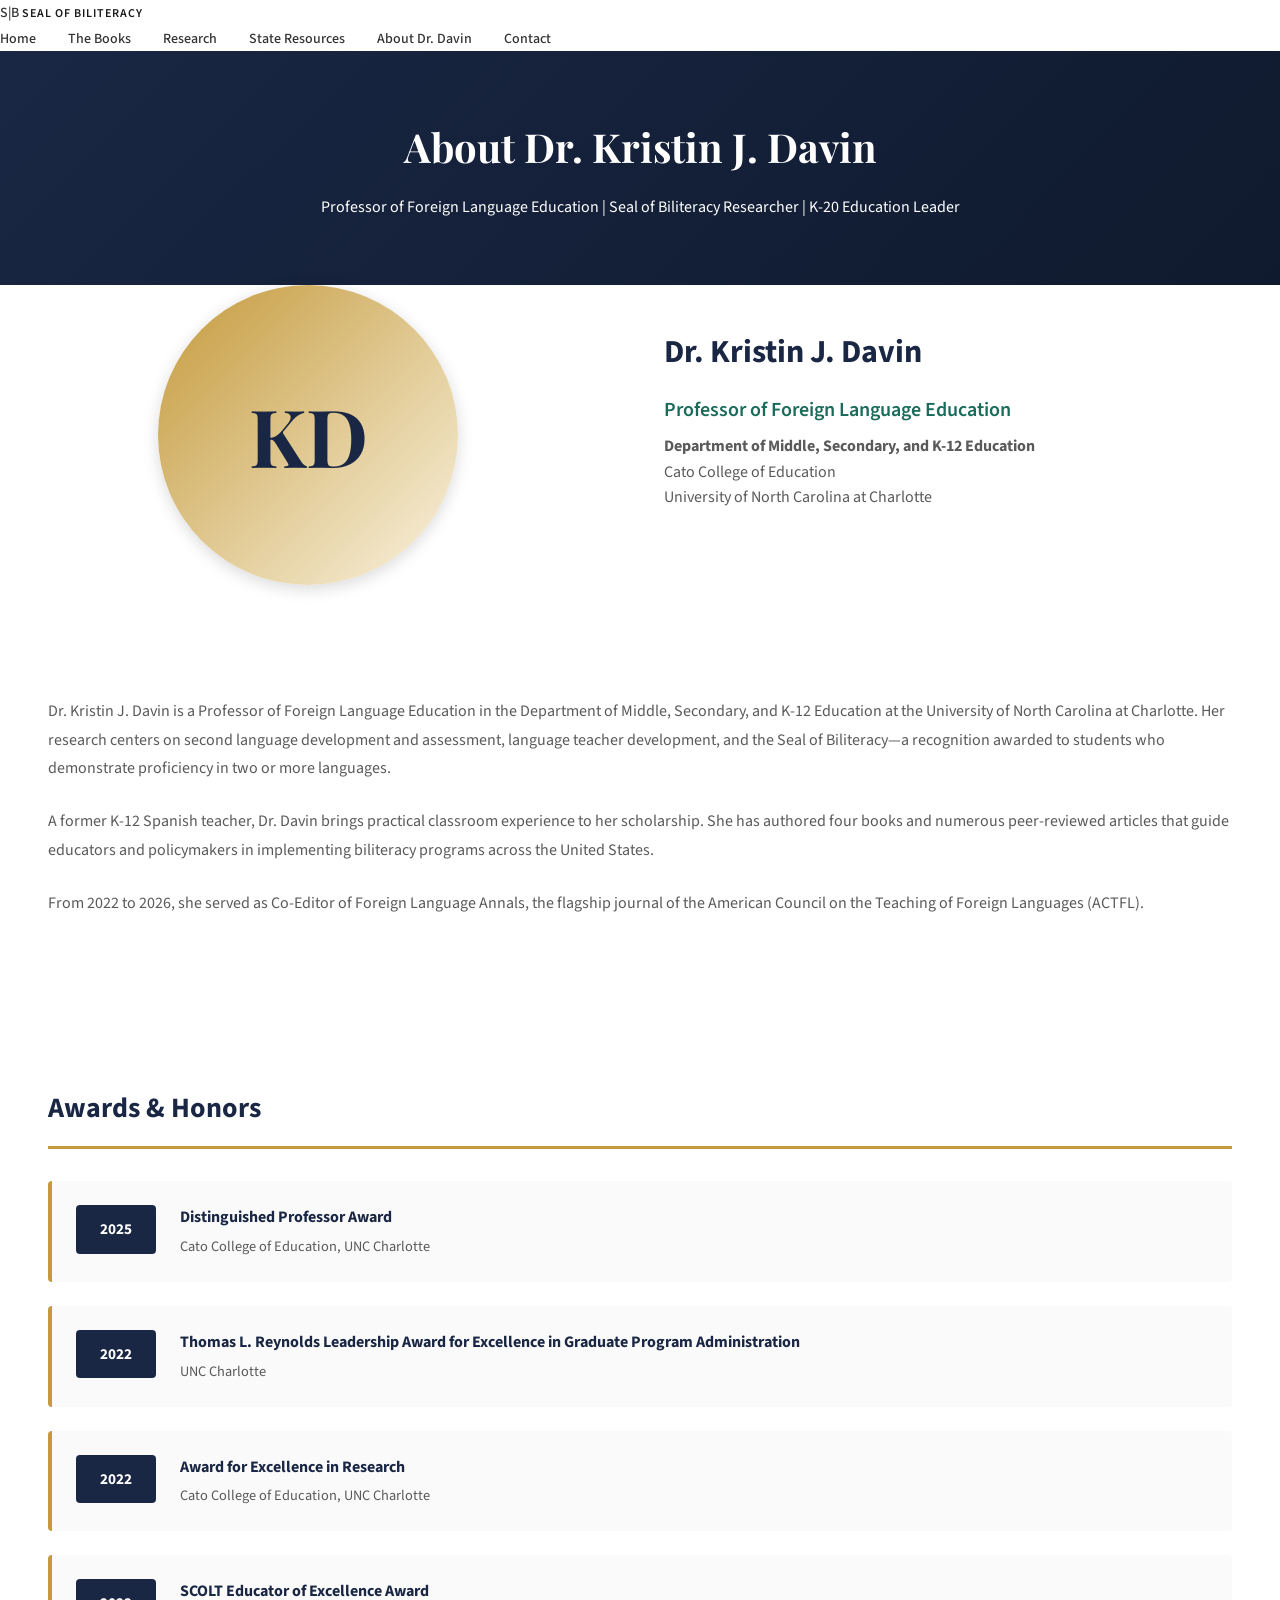
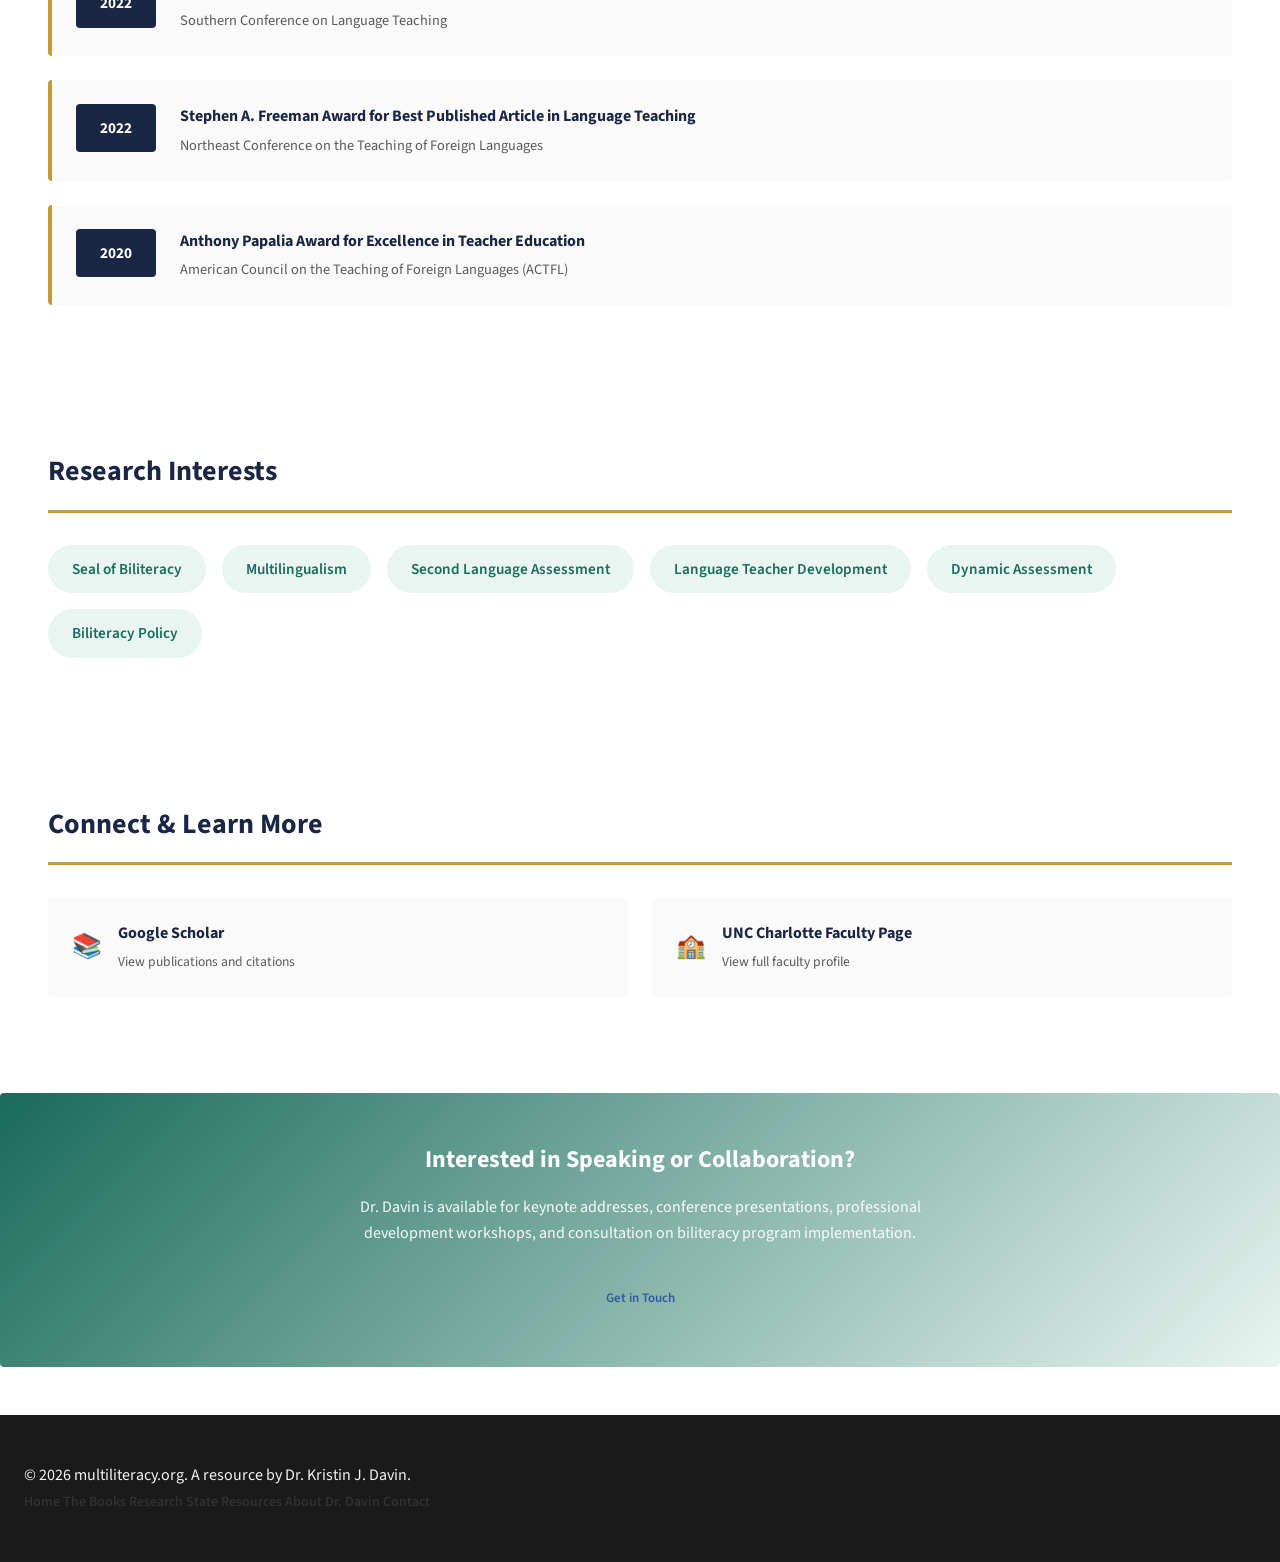
==== about.html @ 88f2ade1 "website_v2_try2" ====
<!DOCTYPE html>
<html lang="en">
<head>
    <meta charset="UTF-8">
    <meta name="viewport" content="width=device-width, initial-scale=1.0">
    <meta name="description" content="Learn about Dr. Kristin J. Davin, Professor of Foreign Language Education at UNC Charlotte and leading researcher on the Seal of Biliteracy. Her expertise spans second language development, teacher education, and biliteracy policy.">
    <meta name="keywords" content="Dr. Kristin Davin, foreign language education, Seal of Biliteracy, biliteracy research, UNC Charlotte, language teacher development">
    <meta name="author" content="Dr. Kristin J. Davin">
    <meta property="og:title" content="About Dr. Kristin J. Davin | Seal of Biliteracy">
    <meta property="og:description" content="Learn about Dr. Kristin J. Davin, Professor of Foreign Language Education and leading biliteracy researcher at UNC Charlotte.">
    <meta property="og:type" content="website">
    <meta property="og:url" content="https://multiliteracy.org/about.html">
    <meta name="twitter:card" content="summary_large_image">
    <meta name="twitter:title" content="About Dr. Kristin J. Davin | Seal of Biliteracy">
    <meta name="twitter:description" content="Learn about Dr. Kristin J. Davin's background and expertise in biliteracy education.">
    <link rel="canonical" href="https://multiliteracy.org/about.html">

    <title>About Dr. Kristin J. Davin | Seal of Biliteracy</title>
    <link rel="stylesheet" href="style.css">
    <link rel="preconnect" href="https://fonts.googleapis.com">
    <link rel="preconnect" href="https://fonts.gstatic.com" crossorigin>
    <link href="https://fonts.googleapis.com/css2?family=Playfair+Display:wght@600;700&family=Source+Sans+3:wght@400;500;600;700&display=swap" rel="stylesheet">
    <style>
        /* About Page Specific Styles */
        .about-hero {
            background: linear-gradient(135deg, #1a2744 0%, #0f1a2e 100%);
            color: white;
            padding: 4rem 2rem;
            text-align: center;
        }

        .about-hero h1 {
            font-family: 'Playfair Display', serif;
            font-size: 2.5rem;
            margin-bottom: 1rem;
            font-weight: 700;
        }

        .about-intro-section {
            display: grid;
            grid-template-columns: 1fr 1fr;
            gap: 3rem;
            align-items: center;
            margin-bottom: 4rem;
        }

        .about-photo-container {
            display: flex;
            justify-content: center;
        }

        .photo-placeholder {
            width: 300px;
            height: 300px;
            border-radius: 50%;
            background: linear-gradient(135deg, #c49a3c 0%, #faf3e0 100%);
            display: flex;
            align-items: center;
            justify-content: center;
            font-size: 5rem;
            font-weight: 700;
            color: #1a2744;
            font-family: 'Playfair Display', serif;
            box-shadow: 0 4px 16px rgba(0, 0, 0, 0.15);
        }

        /* To replace with actual photo:
           <img src="images/kristin-davin.jpg" alt="Dr. Kristin J. Davin" style="width: 300px; height: 300px; border-radius: 50%; box-shadow: 0 4px 16px rgba(0, 0, 0, 0.15); object-fit: cover;">
        */

        .about-intro-content h2 {
            font-size: 2rem;
            margin-bottom: 1rem;
            color: #1a2744;
        }

        .about-intro-content .title {
            font-size: 1.25rem;
            color: #1a6b5a;
            font-weight: 600;
            margin-bottom: 0.5rem;
        }

        .about-intro-content .institution {
            font-size: 1rem;
            color: #5a5a5a;
            margin-bottom: 2rem;
            line-height: 1.6;
        }

        .bio-section {
            background-color: white;
            padding: 3rem;
            border-radius: 4px;
            margin-bottom: 3rem;
        }

        .bio-section p {
            font-size: 1rem;
            line-height: 1.8;
            margin-bottom: 1.5rem;
            color: #5a5a5a;
        }

        .awards-section {
            background-color: white;
            padding: 3rem;
            border-radius: 4px;
            margin-bottom: 3rem;
        }

        .awards-section h3 {
            font-size: 1.75rem;
            color: #1a2744;
            margin-bottom: 2rem;
            padding-bottom: 1rem;
            border-bottom: 3px solid #c49a3c;
        }

        .awards-grid {
            display: grid;
            gap: 1.5rem;
        }

        .award-item {
            display: flex;
            gap: 1.5rem;
            align-items: flex-start;
            padding: 1.5rem;
            background-color: #fafafa;
            border-left: 4px solid #c49a3c;
            border-radius: 4px;
        }

        .award-year {
            flex-shrink: 0;
            background-color: #1a2744;
            color: white;
            padding: 0.75rem 1rem;
            border-radius: 4px;
            font-weight: 700;
            font-size: 0.95rem;
            min-width: 80px;
            text-align: center;
        }

        .award-details {
            flex: 1;
        }

        .award-details h4 {
            font-size: 1rem;
            color: #1a2744;
            margin-bottom: 0.25rem;
        }

        .award-details p {
            font-size: 0.9rem;
            color: #5a5a5a;
            margin-bottom: 0;
        }

        .research-interests-section {
            background-color: white;
            padding: 3rem;
            border-radius: 4px;
            margin-bottom: 3rem;
        }

        .research-interests-section h3 {
            font-size: 1.75rem;
            color: #1a2744;
            margin-bottom: 2rem;
            padding-bottom: 1rem;
            border-bottom: 3px solid #c49a3c;
        }

        .interests-tags {
            display: flex;
            flex-wrap: wrap;
            gap: 1rem;
        }

        .interest-tag {
            display: inline-block;
            background-color: #e8f5f1;
            color: #1a6b5a;
            padding: 0.75rem 1.5rem;
            border-radius: 25px;
            font-weight: 600;
            font-size: 0.95rem;
            transition: all 0.3s ease;
        }

        .interest-tag:hover {
            background-color: #1a6b5a;
            color: white;
            transform: translateY(-2px);
        }

        .academic-profiles-section {
            background-color: white;
            padding: 3rem;
            border-radius: 4px;
            margin-bottom: 3rem;
        }

        .academic-profiles-section h3 {
            font-size: 1.75rem;
            color: #1a2744;
            margin-bottom: 2rem;
            padding-bottom: 1rem;
            border-bottom: 3px solid #c49a3c;
        }

        .profile-links {
            display: grid;
            grid-template-columns: repeat(2, 1fr);
            gap: 1.5rem;
        }

        .profile-link {
            display: flex;
            align-items: center;
            gap: 1rem;
            padding: 1.5rem;
            background-color: #fafafa;
            border-radius: 4px;
            text-decoration: none;
            transition: all 0.3s ease;
        }

        .profile-link:hover {
            background-color: #f0f0f0;
            transform: translateX(4px);
        }

        .profile-icon {
            font-size: 1.5rem;
            color: #1a6b5a;
        }

        .profile-info h4 {
            font-size: 1rem;
            color: #1a2744;
            margin-bottom: 0.25rem;
        }

        .profile-info p {
            font-size: 0.85rem;
            color: #5a5a5a;
            margin-bottom: 0;
        }

        .cta-section {
            background: linear-gradient(135deg, #1a6b5a 0%, #e8f5f1 100%);
            color: white;
            padding: 3rem;
            border-radius: 4px;
            text-align: center;
        }

        .cta-section h3 {
            color: white;
            margin-bottom: 1rem;
            font-size: 1.5rem;
        }

        .cta-section p {
            color: rgba(255, 255, 255, 0.95);
            margin-bottom: 2rem;
            max-width: 600px;
            margin-left: auto;
            margin-right: auto;
        }

        @media (max-width: 768px) {
            .about-hero h1 {
                font-size: 2rem;
            }

            .about-intro-section {
                grid-template-columns: 1fr;
                gap: 2rem;
            }

            .photo-placeholder {
                width: 250px;
                height: 250px;
                font-size: 4rem;
            }

            .profile-links {
                grid-template-columns: 1fr;
            }

            .bio-section,
            .awards-section,
            .research-interests-section,
            .academic-profiles-section,
            .cta-section {
                padding: 2rem;
            }
        }

        @media (max-width: 480px) {
            .about-hero h1 {
                font-size: 1.5rem;
            }

            .about-intro-section {
                gap: 1.5rem;
            }

            .photo-placeholder {
                width: 200px;
                height: 200px;
                font-size: 3rem;
            }

            .interests-tags {
                gap: 0.75rem;
            }

            .interest-tag {
                font-size: 0.85rem;
                padding: 0.5rem 1rem;
            }

            .bio-section,
            .awards-section,
            .research-interests-section,
            .academic-profiles-section,
            .cta-section {
                padding: 1.5rem;
            }

            .award-item {
                flex-direction: column;
                gap: 1rem;
            }

            .award-year {
                width: 100%;
            }
        }
    </style>
</head>
<body>
    <!-- Navigation -->
    <nav class="navbar">
        <div class="navbar-container">
            <div class="navbar-logo">
                <a href="index.html">
                    <span class="logo-mark">S|B</span>
                    <span class="logo-text">SEAL OF BILITERACY</span>
                </a>
            </div>
            <button class="hamburger" id="hamburger-menu" aria-label="Toggle navigation menu">
                <span></span>
                <span></span>
                <span></span>
            </button>
            <ul class="nav-menu" id="nav-menu">
                <li><a href="index.html">Home</a></li>
                <li><a href="books.html">The Books</a></li>
                <li><a href="research.html">Research</a></li>
                <li><a href="state-resources.html">State Resources</a></li>
                <li><a href="about.html">About Dr. Davin</a></li>
                <li><a href="contact.html">Contact</a></li>
            </ul>
        </div>
    </nav>

    <!-- Hero Section -->
    <section class="about-hero">
        <div class="container">
            <h1>About Dr. Kristin J. Davin</h1>
            <p>Professor of Foreign Language Education | Seal of Biliteracy Researcher | K-20 Education Leader</p>
        </div>
    </section>

    <!-- Main Content -->
    <section class="section">
        <div class="container">
            <!-- Intro Section -->
            <div class="about-intro-section">
                <div class="about-photo-container">
                    <div class="photo-placeholder">KD</div>
                    <!-- HTML comment showing how to replace with actual photo:
                         Replace the photo-placeholder div above with:
                         <img src="images/kristin-davin.jpg" alt="Dr. Kristin J. Davin" style="width: 300px; height: 300px; border-radius: 50%; box-shadow: 0 4px 16px rgba(0, 0, 0, 0.15); object-fit: cover;">
                    -->
                </div>
                <div class="about-intro-content">
                    <h2>Dr. Kristin J. Davin</h2>
                    <div class="title">Professor of Foreign Language Education</div>
                    <div class="institution">
                        <strong>Department of Middle, Secondary, and K-12 Education</strong><br>
                        Cato College of Education<br>
                        University of North Carolina at Charlotte
                    </div>
                </div>
            </div>

            <!-- Bio Section -->
            <div class="bio-section">
                <p>Dr. Kristin J. Davin is a Professor of Foreign Language Education in the Department of Middle, Secondary, and K-12 Education at the University of North Carolina at Charlotte. Her research centers on second language development and assessment, language teacher development, and the Seal of Biliteracy—a recognition awarded to students who demonstrate proficiency in two or more languages.</p>

                <p>A former K-12 Spanish teacher, Dr. Davin brings practical classroom experience to her scholarship. She has authored four books and numerous peer-reviewed articles that guide educators and policymakers in implementing biliteracy programs across the United States.</p>

                <p>From 2022 to 2026, she served as Co-Editor of Foreign Language Annals, the flagship journal of the American Council on the Teaching of Foreign Languages (ACTFL).</p>
            </div>

            <!-- Awards Section -->
            <div class="awards-section">
                <h3>Awards & Honors</h3>
                <div class="awards-grid">
                    <div class="award-item">
                        <div class="award-year">2025</div>
                        <div class="award-details">
                            <h4>Distinguished Professor Award</h4>
                            <p>Cato College of Education, UNC Charlotte</p>
                        </div>
                    </div>

                    <div class="award-item">
                        <div class="award-year">2022</div>
                        <div class="award-details">
                            <h4>Thomas L. Reynolds Leadership Award for Excellence in Graduate Program Administration</h4>
                            <p>UNC Charlotte</p>
                        </div>
                    </div>

                    <div class="award-item">
                        <div class="award-year">2022</div>
                        <div class="award-details">
                            <h4>Award for Excellence in Research</h4>
                            <p>Cato College of Education, UNC Charlotte</p>
                        </div>
                    </div>

                    <div class="award-item">
                        <div class="award-year">2022</div>
                        <div class="award-details">
                            <h4>SCOLT Educator of Excellence Award</h4>
                            <p>Southern Conference on Language Teaching</p>
                        </div>
                    </div>

                    <div class="award-item">
                        <div class="award-year">2022</div>
                        <div class="award-details">
                            <h4>Stephen A. Freeman Award for Best Published Article in Language Teaching</h4>
                            <p>Northeast Conference on the Teaching of Foreign Languages</p>
                        </div>
                    </div>

                    <div class="award-item">
                        <div class="award-year">2020</div>
                        <div class="award-details">
                            <h4>Anthony Papalia Award for Excellence in Teacher Education</h4>
                            <p>American Council on the Teaching of Foreign Languages (ACTFL)</p>
                        </div>
                    </div>
                </div>
            </div>

            <!-- Research Interests Section -->
            <div class="research-interests-section">
                <h3>Research Interests</h3>
                <div class="interests-tags">
                    <span class="interest-tag">Seal of Biliteracy</span>
                    <span class="interest-tag">Multilingualism</span>
                    <span class="interest-tag">Second Language Assessment</span>
                    <span class="interest-tag">Language Teacher Development</span>
                    <span class="interest-tag">Dynamic Assessment</span>
                    <span class="interest-tag">Biliteracy Policy</span>
                </div>
            </div>

            <!-- Academic Profiles Section -->
            <div class="academic-profiles-section">
                <h3>Connect & Learn More</h3>
                <div class="profile-links">
                    <a href="#" class="profile-link">
                        <div class="profile-icon">📚</div>
                        <div class="profile-info">
                            <h4>Google Scholar</h4>
                            <p>View publications and citations</p>
                        </div>
                    </a>
                    <a href="https://mdsk.charlotte.edu/kristin-davin" class="profile-link" target="_blank" rel="noopener noreferrer">
                        <div class="profile-icon">🏫</div>
                        <div class="profile-info">
                            <h4>UNC Charlotte Faculty Page</h4>
                            <p>View full faculty profile</p>
                        </div>
                    </a>
                </div>
            </div>

            <!-- CTA Section -->
            <div class="cta-section">
                <h3>Interested in Speaking or Collaboration?</h3>
                <p>Dr. Davin is available for keynote addresses, conference presentations, professional development workshops, and consultation on biliteracy program implementation.</p>
                <a href="contact.html" class="btn btn-light">Get in Touch</a>
            </div>
        </div>
    </section>

    <!-- Footer -->
    <footer class="footer">
        <div class="container">
            <div class="footer-content">
                <div class="footer-left">
                    <p>&copy; 2026 multiliteracy.org. A resource by Dr. Kristin J. Davin.</p>
                </div>
                <div class="footer-right">
                    <nav class="footer-nav">
                        <a href="index.html">Home</a>
                        <a href="books.html">The Books</a>
                        <a href="research.html">Research</a>
                        <a href="state-resources.html">State Resources</a>
                        <a href="about.html">About Dr. Davin</a>
                        <a href="contact.html">Contact</a>
                    </nav>
                </div>
            </div>
        </div>
    </footer>

    <!-- Mobile Menu Toggle Script -->
    <script>
        const hamburger = document.getElementById('hamburger-menu');
        const navMenu = document.getElementById('nav-menu');

        hamburger.addEventListener('click', function() {
            navMenu.classList.toggle('active');
            hamburger.classList.toggle('active');
        });

        // Close menu when a link is clicked
        const navLinks = navMenu.querySelectorAll('a');
        navLinks.forEach(link => {
            link.addEventListener('click', function() {
                navMenu.classList.remove('active');
                hamburger.classList.remove('active');
            });
        });
    </script>
</body>
</html>
---- style.css ----
/* ===== SEAL OF BILITERACY WEBSITE STYLES ===== */

/* Import Google Fonts */
@import url('https://fonts.googleapis.com/css2?family=Playfair+Display:wght@700&family=Source+Sans+3:wght@400;500;600;700&display=swap');

/* ===== CSS VARIABLES ===== */
:root {
  --color-gold: #D4AF37;
  --color-dark: #1a1a1a;
  --color-light: #f5f5f5;
  --color-white: #ffffff;
  --color-text: #333333;
  --color-text-light: #666666;
  --color-border: #e0e0e0;
  --color-blue: #2c5aa0;
  --color-teal: #008b8b;
  --color-purple: #5d3a7a;
  --color-green: #4a7c59;

  --font-display: 'Playfair Display', serif;
  --font-body: 'Source Sans 3', sans-serif;

  --spacing-xs: 0.5rem;
  --spacing-sm: 1rem;
  --spacing-md: 1.5rem;
  --spacing-lg: 2rem;
  --spacing-xl: 3rem;

  --radius: 8px;
  --shadow: 0 2px 8px rgba(0, 0, 0, 0.1);
  --shadow-lg: 0 4px 16px rgba(0, 0, 0, 0.15);
}

/* ===== RESET & BASE STYLES ===== */
* {
  margin: 0;
  padding: 0;
  box-sizing: border-box;
}

html {
  scroll-behavior: smooth;
}

body {
  font-family: var(--font-body);
  font-size: 16px;
  line-height: 1.6;
  color: var(--color-text);
  background-color: var(--color-white);
}

a {
  color: var(--color-blue);
  text-decoration: none;
  transition: color 0.3s ease;
}

a:hover {
  color: var(--color-gold);
}

button, input[type="button"], input[type="submit"] {
  font-family: var(--font-body);
  cursor: pointer;
  border: none;
  border-radius: var(--radius);
  transition: all 0.3s ease;
}

/* ===== HEADER & NAVIGATION ===== */
header {
  background-color: var(--color-white);
  border-bottom: 1px solid var(--color-border);
  position: sticky;
  top: 0;
  z-index: 100;
  box-shadow: var(--shadow);
}

.header-container {
  max-width: 1200px;
  margin: 0 auto;
  padding: var(--spacing-md);
  display: flex;
  justify-content: space-between;
  align-items: center;
}

.logo {
  display: flex;
  align-items: center;
  gap: var(--spacing-sm);
  text-decoration: none;
}

.logo-symbol {
  font-size: 28px;
  font-weight: 700;
  font-family: var(--font-display);
  color: var(--color-gold);
}

.logo-text {
  font-size: 12px;
  font-weight: 600;
  letter-spacing: 1px;
  color: var(--color-dark);
}

nav ul {
  display: flex;
  list-style: none;
  gap: var(--spacing-lg);
  align-items: center;
}

nav a {
  font-size: 14px;
  font-weight: 500;
  color: var(--color-text);
  position: relative;
}

nav a::after {
  content: '';
  position: absolute;
  bottom: -5px;
  left: 0;
  width: 0;
  height: 2px;
  background-color: var(--color-gold);
  transition: width 0.3s ease;
}

nav a:hover::after,
nav a.active::after {
  width: 100%;
}

.hamburger {
  display: none;
  flex-direction: column;
  gap: 6px;
  cursor: pointer;
  background: none;
  border: none;
}

.hamburger span {
  display: block;
  width: 25px;
  height: 3px;
  background-color: var(--color-dark);
  border-radius: 2px;
  transition: all 0.3s ease;
}

/* Mobile Navigation */
@media (max-width: 768px) {
  nav {
    position: absolute;
    top: 70px;
    left: 0;
    right: 0;
    background-color: var(--color-white);
    border-bottom: 1px solid var(--color-border);
    max-height: 0;
    overflow: hidden;
    transition: max-height 0.3s ease;
  }

  nav.active {
    max-height: 400px;
  }

  nav ul {
    flex-direction: column;
    gap: 0;
    align-items: flex-start;
    padding: var(--spacing-md);
  }

  nav a {
    display: block;
    padding: var(--spacing-sm);
    width: 100%;
  }

  .hamburger {
    display: flex;
  }
}

/* ===== FOOTER ===== */
footer {
  background-color: var(--color-dark);
  color: var(--color-light);
  padding: var(--spacing-xl) var(--spacing-md);
  margin-top: var(--spacing-xl);
}

.footer-container {
  max-width: 1200px;
  margin: 0 auto;
  display: grid;
  grid-template-columns: 1fr 1fr;
  gap: var(--spacing-lg);
  align-items: start;
}

.footer-copyright {
  font-size: 14px;
  line-height: 1.8;
  color: var(--color-light);
}

.footer-links {
  display: flex;
  flex-wrap: wrap;
  gap: var(--spacing-lg);
  list-style: none;
}

.footer-links a {
  color: var(--color-gold);
  font-size: 13px;
  font-weight: 500;
}

.footer-links a:hover {
  color: var(--color-light);
}

@media (max-width: 768px) {
  .footer-container {
    grid-template-columns: 1fr;
    gap: var(--spacing-md);
  }

  .footer-links {
    gap: var(--spacing-md);
  }
}

/* ===== PAGE WRAPPER ===== */
main {
  min-height: calc(100vh - 300px);
  max-width: 1200px;
  margin: 0 auto;
  padding: var(--spacing-xl) var(--spacing-md);
}

/* ===== BREADCRUMB/BACK LINK ===== */
.back-link {
  display: inline-block;
  margin-bottom: var(--spacing-lg);
  color: var(--color-blue);
  font-size: 14px;
  font-weight: 500;
}

.back-link:hover {
  color: var(--color-gold);
}

/* ===== PAGES ===== */

/* Page Header */
.page-header {
  text-align: center;
  margin-bottom: var(--spacing-xl);
}

.page-title {
  font-family: var(--font-display);
  font-size: 48px;
  color: var(--color-dark);
  margin-bottom: var(--spacing-sm);
}

.page-subtitle {
  font-size: 18px;
  color: var(--color-text-light);
  max-width: 700px;
  margin: 0 auto;
  line-height: 1.8;
}

@media (max-width: 768px) {
  .page-title {
    font-size: 36px;
  }

  .page-subtitle {
    font-size: 16px;
  }
}

/* ===== BOOK GRID ===== */
.books-grid {
  display: grid;
  grid-template-columns: repeat(auto-fit, minmax(280px, 1fr));
  gap: var(--spacing-lg);
  margin-top: var(--spacing-xl);
}

.book-card {
  background-color: var(--color-white);
  border-radius: var(--radius);
  overflow: hidden;
  box-shadow: var(--shadow);
  transition: transform 0.3s ease, box-shadow 0.3s ease;
}

.book-card:hover {
  transform: translateY(-5px);
  box-shadow: var(--shadow-lg);
}

.book-cover-area {
  position: relative;
  height: 300px;
  display: flex;
  flex-direction: column;
  justify-content: flex-end;
  padding: var(--spacing-lg);
  color: var(--color-white);
}

/* Gradient backgrounds for each book */
.book-cover-area.cover-pathways {
  background: linear-gradient(135deg, #667eea 0%, #764ba2 100%);
}

.book-cover-area.cover-higher-ed {
  background: linear-gradient(135deg, #f093fb 0%, #f5576c 100%);
}

.book-cover-area.cover-promoting {
  background: linear-gradient(135deg, #4facfe 0%, #00f2fe 100%);
}

.book-cover-area.cover-case-studies {
  background: linear-gradient(135deg, #fa709a 0%, #fee140 100%);
}

.book-publisher {
  font-size: 12px;
  font-weight: 600;
  letter-spacing: 1px;
  text-transform: uppercase;
  opacity: 0.9;
  margin-bottom: var(--spacing-sm);
}

.book-title {
  font-family: var(--font-display);
  font-size: 20px;
  font-weight: 700;
  line-height: 1.3;
  margin-bottom: var(--spacing-md);
}

.book-card-content {
  padding: var(--spacing-md);
}

.book-meta {
  display: flex;
  justify-content: space-between;
  align-items: center;
  margin-bottom: var(--spacing-md);
  gap: var(--spacing-sm);
}

.book-year {
  font-size: 12px;
  font-weight: 600;
  background-color: var(--color-light);
  color: var(--color-text);
  padding: 4px 8px;
  border-radius: 4px;
}

.book-audience {
  font-size: 12px;
  font-weight: 600;
  background-color: var(--color-blue);
  color: var(--color-white);
  padding: 4px 8px;
  border-radius: 4px;
}

.book-description {
  font-size: 14px;
  color: var(--color-text-light);
  line-height: 1.6;
  margin-bottom: var(--spacing-md);
}

.book-actions {
  display: flex;
  gap: var(--spacing-sm);
}

.btn {
  display: inline-block;
  padding: 10px 16px;
  font-size: 13px;
  font-weight: 600;
  border-radius: var(--radius);
  transition: all 0.3s ease;
  text-align: center;
  flex: 1;
}

.btn-primary {
  background-color: var(--color-blue);
  color: var(--color-white);
}

.btn-primary:hover {
  background-color: #1d3f70;
  color: var(--color-gold);
}

.btn-secondary {
  background-color: var(--color-light);
  color: var(--color-blue);
  border: 1px solid var(--color-border);
}

.btn-secondary:hover {
  background-color: var(--color-gold);
  color: var(--color-white);
  border-color: var(--color-gold);
}

/* ===== BOOK DETAIL PAGE ===== */
.book-detail-wrapper {
  display: grid;
  grid-template-columns: 1fr 1fr;
  gap: var(--spacing-xl);
  margin-bottom: var(--spacing-xl);
  align-items: start;
}

.book-cover-placeholder {
  height: 500px;
  border-radius: var(--radius);
  background: linear-gradient(135deg, #667eea 0%, #764ba2 100%);
  display: flex;
  align-items: center;
  justify-content: center;
  color: var(--color-white);
  font-size: 18px;
  text-align: center;
  padding: var(--spacing-lg);
  box-shadow: var(--shadow-lg);
}

.book-cover-placeholder.cover-pathways {
  background: linear-gradient(135deg, #667eea 0%, #764ba2 100%);
}

.book-cover-placeholder.cover-higher-ed {
  background: linear-gradient(135deg, #f093fb 0%, #f5576c 100%);
}

.book-cover-placeholder.cover-promoting {
  background: linear-gradient(135deg, #4facfe 0%, #00f2fe 100%);
}

.book-cover-placeholder.cover-case-studies {
  background: linear-gradient(135deg, #fa709a 0%, #fee140 100%);
}

.book-details {
  display: flex;
  flex-direction: column;
}

.book-detail-title {
  font-family: var(--font-display);
  font-size: 36px;
  color: var(--color-dark);
  margin-bottom: var(--spacing-md);
  line-height: 1.2;
}

.book-detail-meta {
  margin-bottom: var(--spacing-lg);
  padding-bottom: var(--spacing-lg);
  border-bottom: 1px solid var(--color-border);
}

.book-detail-item {
  margin-bottom: var(--spacing-md);
}

.book-detail-label {
  font-weight: 600;
  color: var(--color-text);
  margin-bottom: 4px;
  font-size: 14px;
}

.book-detail-value {
  color: var(--color-text-light);
  font-size: 16px;
}

.ideal-for {
  display: flex;
  flex-wrap: wrap;
  gap: var(--spacing-sm);
  margin-top: var(--spacing-md);
}

.ideal-for-tag {
  display: inline-block;
  background-color: var(--color-light);
  color: var(--color-text);
  padding: 6px 12px;
  border-radius: 20px;
  font-size: 13px;
  font-weight: 500;
  border: 1px solid var(--color-border);
}

.book-description-full {
  font-size: 16px;
  line-height: 1.8;
  color: var(--color-text-light);
  margin-bottom: var(--spacing-lg);
}

.book-purchase-buttons {
  display: flex;
  gap: var(--spacing-md);
  margin-bottom: var(--spacing-xl);
}

.btn-purchase {
  padding: 12px 24px;
  font-size: 14px;
  font-weight: 600;
  flex: 1;
}

.btn-purchase-primary {
  background-color: var(--color-blue);
  color: var(--color-white);
}

.btn-purchase-primary:hover {
  background-color: #1d3f70;
}

.btn-purchase-secondary {
  background-color: var(--color-white);
  color: var(--color-blue);
  border: 2px solid var(--color-blue);
}

.btn-purchase-secondary:hover {
  background-color: var(--color-blue);
  color: var(--color-white);
}

/* ===== RESEARCH SECTION ===== */
.research-section {
  background-color: var(--color-light);
  padding: var(--spacing-lg);
  border-radius: var(--radius);
  margin-top: var(--spacing-xl);
}

.research-title {
  font-family: var(--font-display);
  font-size: 24px;
  color: var(--color-dark);
  margin-bottom: var(--spacing-md);
}

.research-description {
  color: var(--color-text-light);
  line-height: 1.8;
  margin-bottom: var(--spacing-lg);
}

.research-links {
  display: grid;
  grid-template-columns: repeat(auto-fit, minmax(250px, 1fr));
  gap: var(--spacing-md);
}

.research-link-card {
  background-color: var(--color-white);
  padding: var(--spacing-md);
  border-radius: var(--radius);
  border: 1px solid var(--color-border);
  transition: all 0.3s ease;
}

.research-link-card:hover {
  border-color: var(--color-blue);
  box-shadow: 0 2px 12px rgba(44, 90, 160, 0.15);
}

.research-link-card a {
  display: flex;
  justify-content: space-between;
  align-items: center;
  font-weight: 500;
  color: var(--color-blue);
}

.research-link-card a::after {
  content: '→';
  margin-left: 8px;
}

/* ===== RESPONSIVE ===== */
@media (max-width: 768px) {
  .book-detail-wrapper {
    grid-template-columns: 1fr;
    gap: var(--spacing-lg);
  }

  .book-cover-placeholder {
    height: 350px;
  }

  .book-detail-title {
    font-size: 28px;
  }

  .book-purchase-buttons {
    flex-direction: column;
  }

  .books-grid {
    grid-template-columns: 1fr;
  }

  main {
    padding: var(--spacing-lg) var(--spacing-sm);
  }

  .page-title {
    font-size: 32px;
  }
}
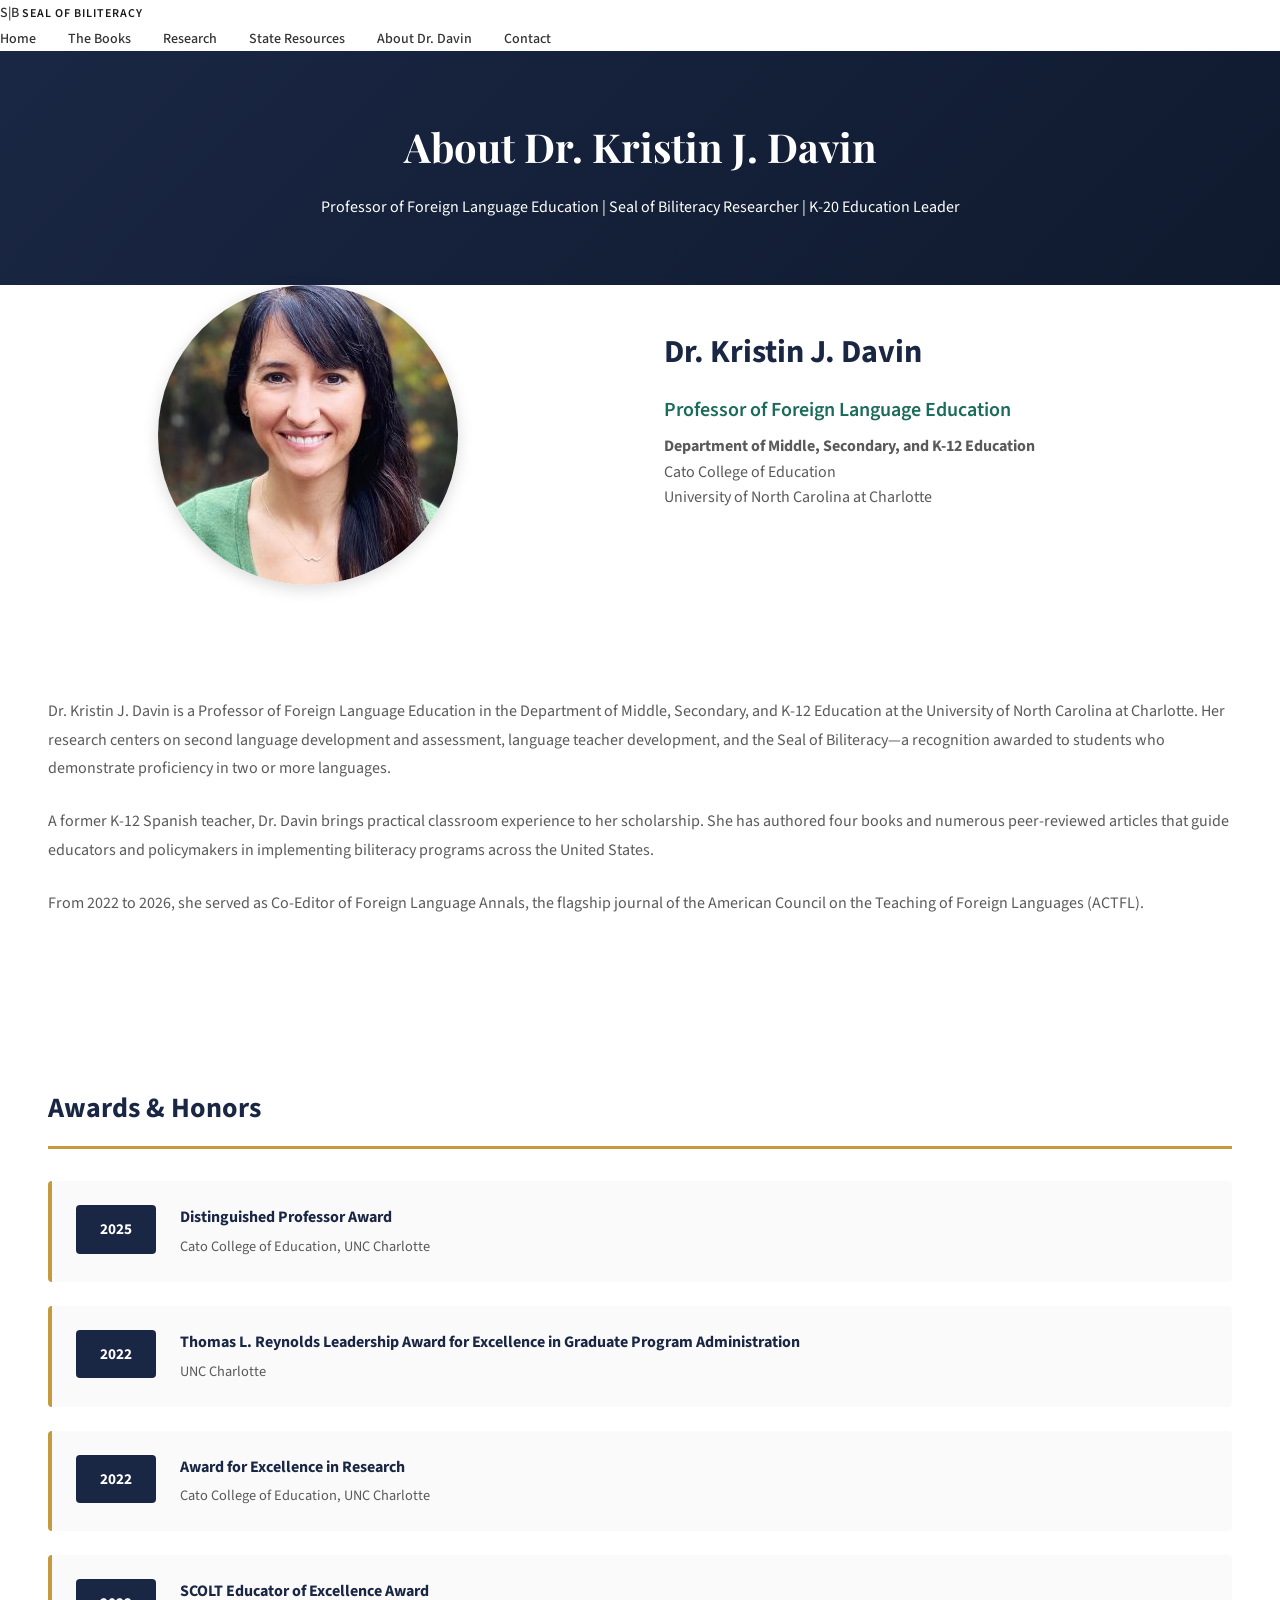
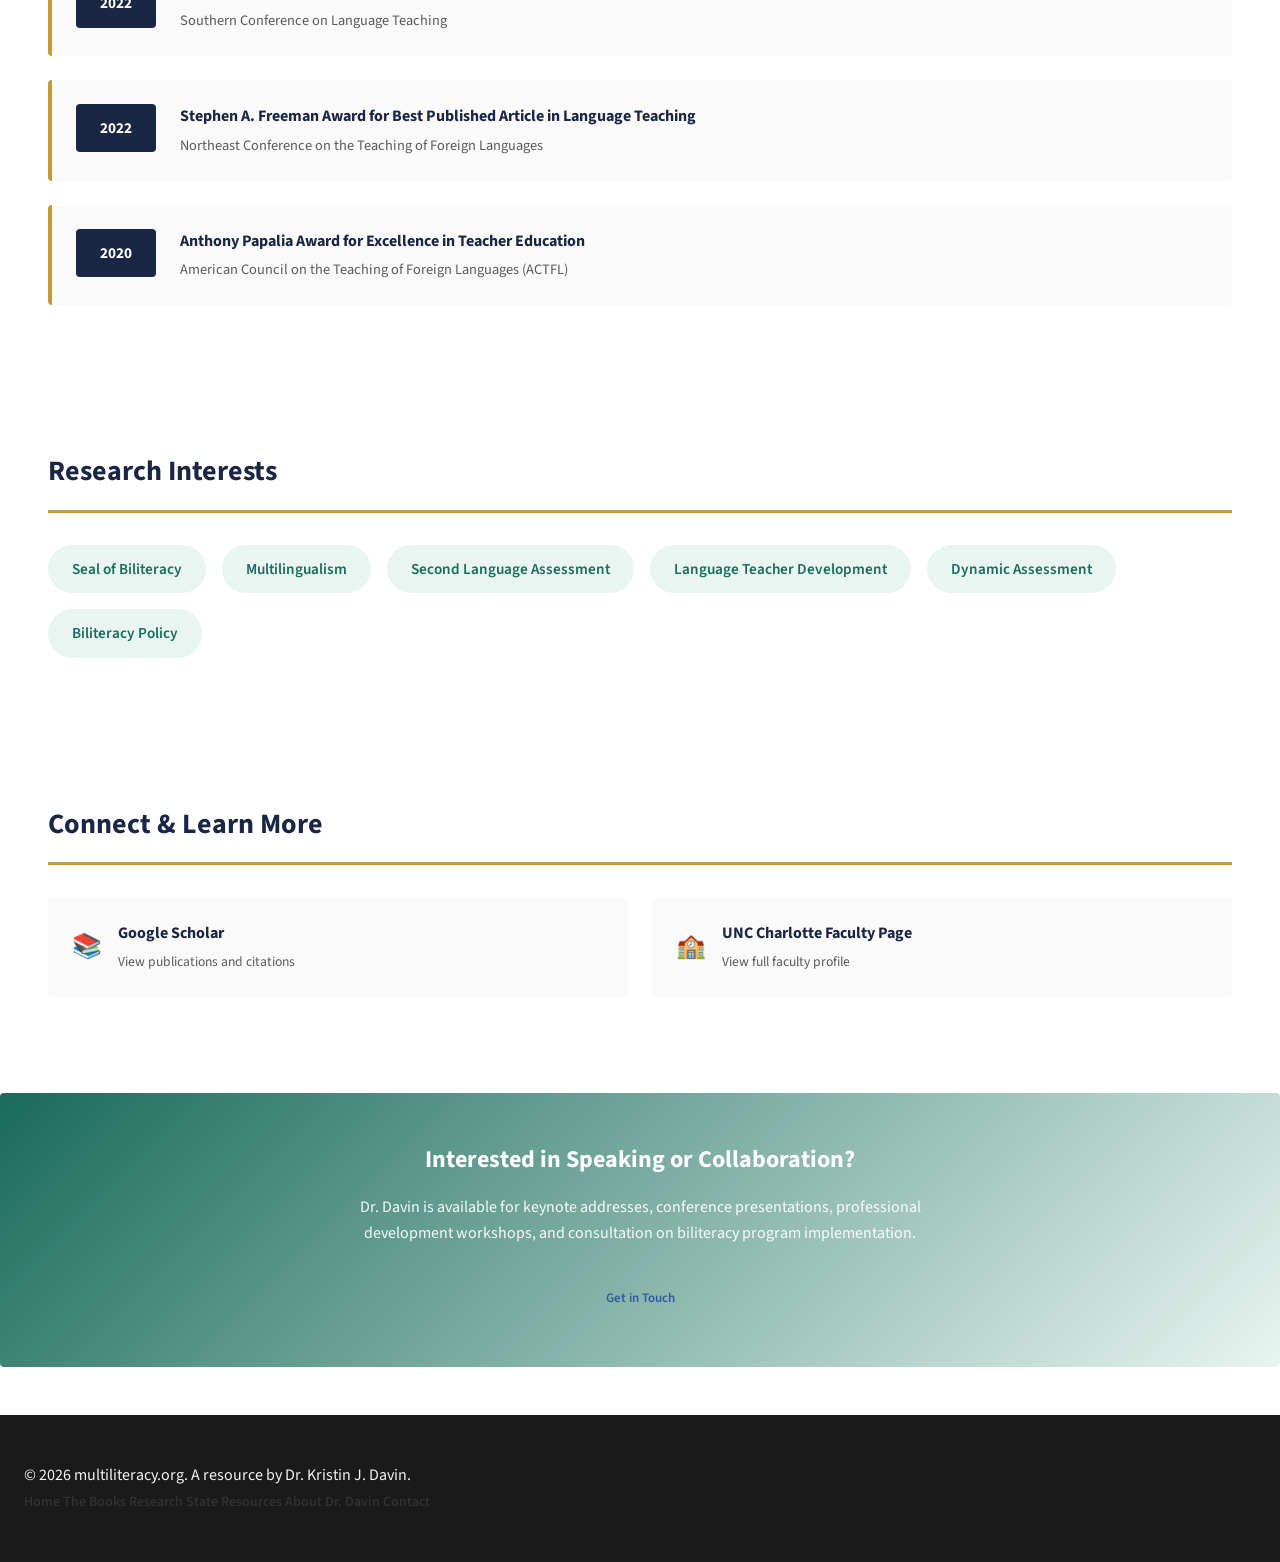
==== commit 474dc7cc: "Add files via upload" ====
--- a/about.html
+++ b/about.html
@@ -386,11 +386,7 @@
             <!-- Intro Section -->
             <div class="about-intro-section">
                 <div class="about-photo-container">
-                    <div class="photo-placeholder">KD</div>
-                    <!-- HTML comment showing how to replace with actual photo:
-                         Replace the photo-placeholder div above with:
-                         <img src="images/kristin-davin.jpg" alt="Dr. Kristin J. Davin" style="width: 300px; height: 300px; border-radius: 50%; box-shadow: 0 4px 16px rgba(0, 0, 0, 0.15); object-fit: cover;">
-                    -->
+                    <img src="KristinDavin_headshot.jpg" alt="Dr. Kristin J. Davin" style="width: 300px; height: 300px; border-radius: 50%; box-shadow: 0 4px 16px rgba(0, 0, 0, 0.15); object-fit: cover;">
                 </div>
                 <div class="about-intro-content">
                     <h2>Dr. Kristin J. Davin</h2>
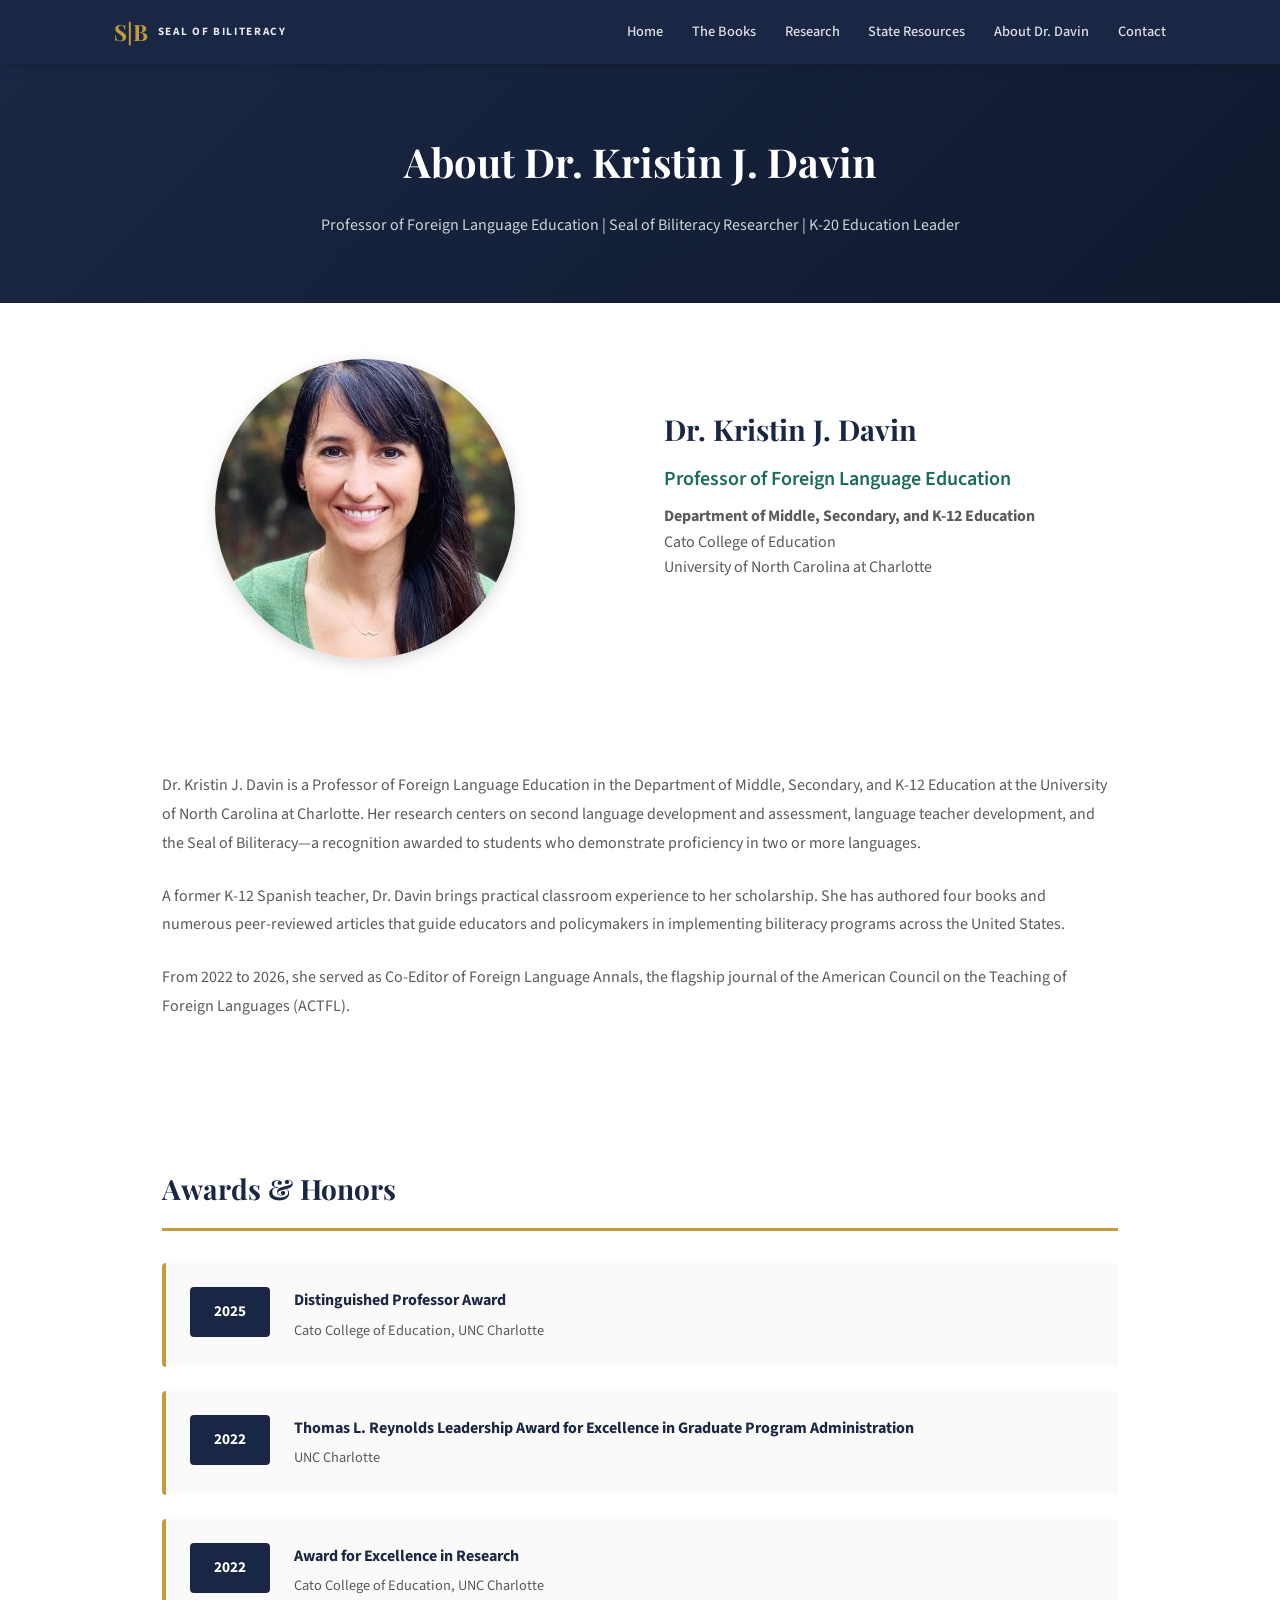
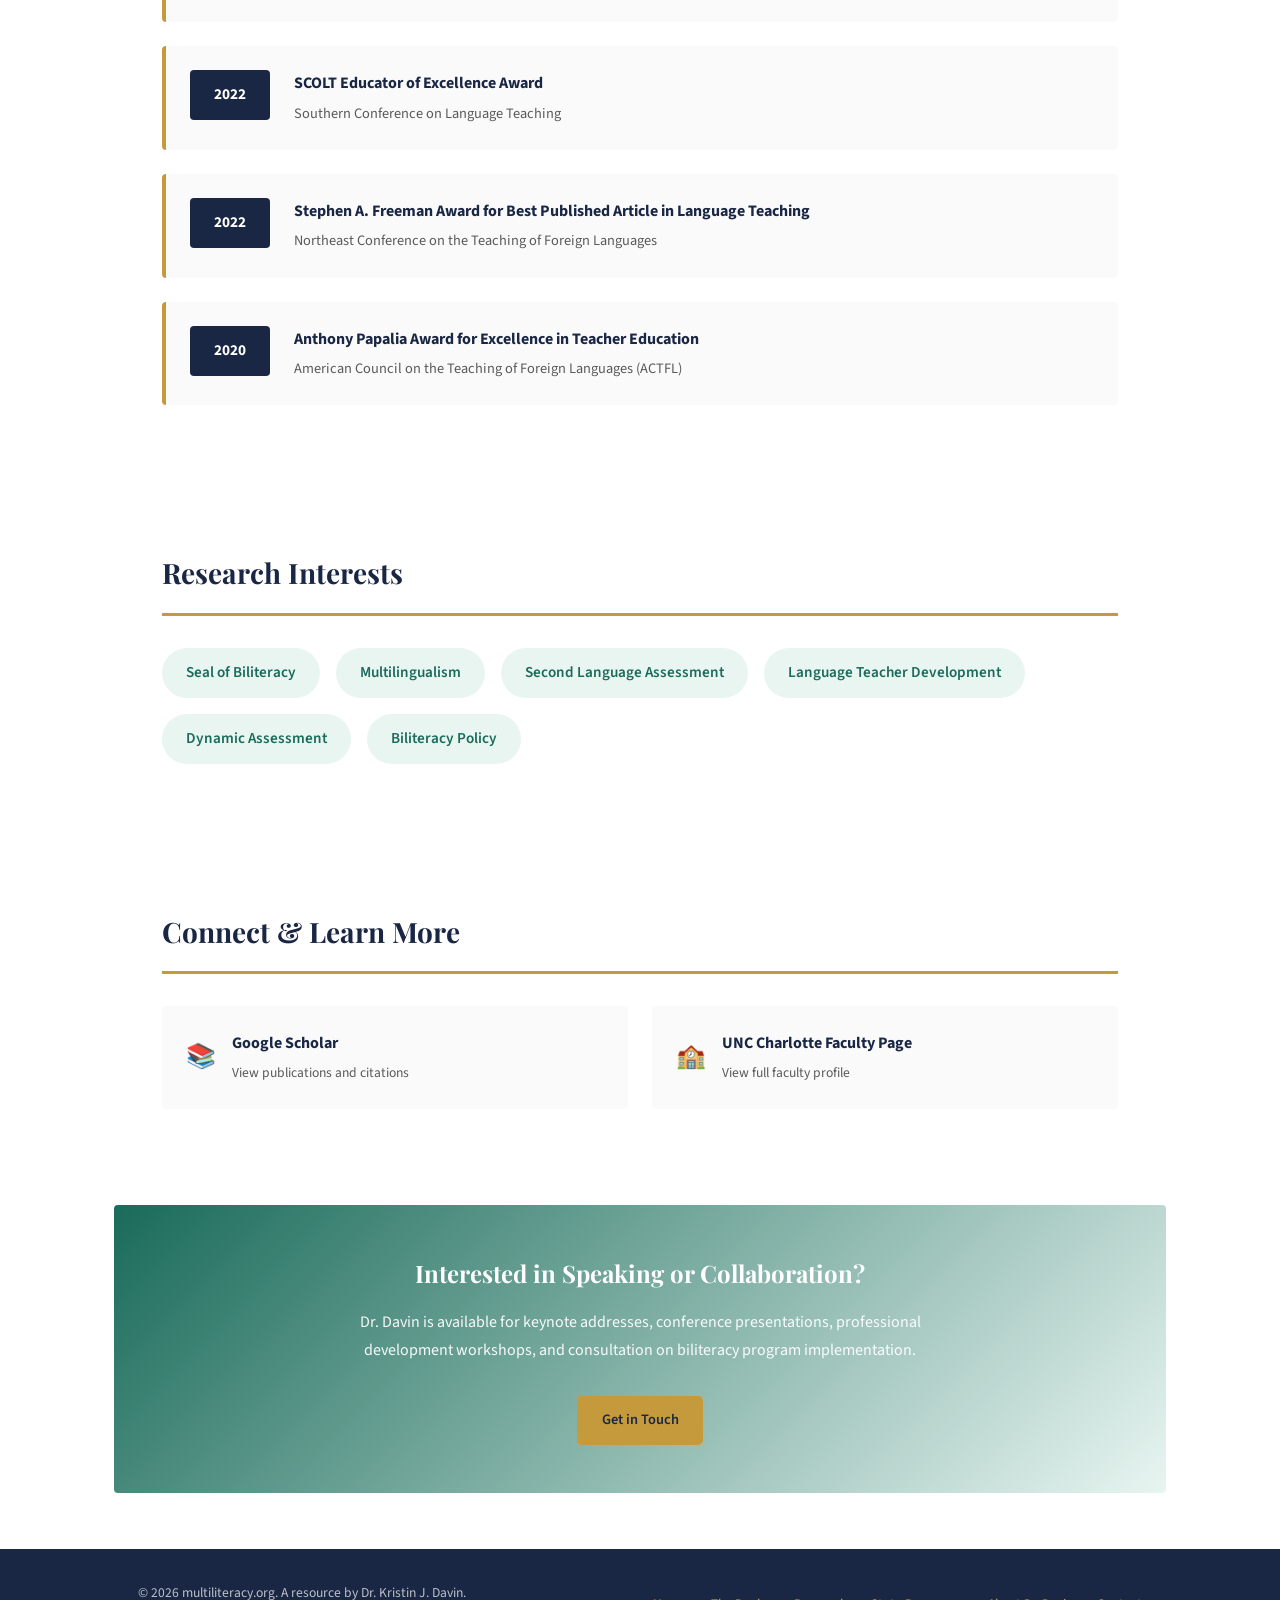
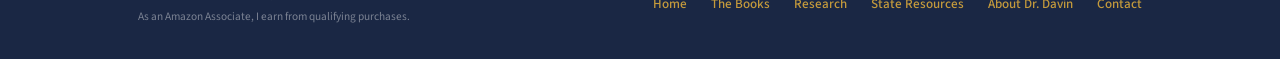
==== commit efd0db5d: "Add files via upload" ====
--- a/about.html
+++ b/about.html
@@ -386,7 +386,7 @@
             <!-- Intro Section -->
             <div class="about-intro-section">
                 <div class="about-photo-container">
-                    <img src="KristinDavin_headshot.jpg" alt="Dr. Kristin J. Davin" style="width: 300px; height: 300px; border-radius: 50%; box-shadow: 0 4px 16px rgba(0, 0, 0, 0.15); object-fit: cover;">
+                    <img src="images/kristin-davin.jpg" alt="Dr. Kristin J. Davin" style="width: 300px; height: 300px; border-radius: 50%; box-shadow: 0 4px 16px rgba(0, 0, 0, 0.15); object-fit: cover;">
                 </div>
                 <div class="about-intro-content">
                     <h2>Dr. Kristin J. Davin</h2>
@@ -510,7 +510,7 @@
         <div class="container">
             <div class="footer-content">
                 <div class="footer-left">
-                    <p>&copy; 2026 multiliteracy.org. A resource by Dr. Kristin J. Davin.</p>
+                    <p>&copy; 2026 multiliteracy.org. A resource by Dr. Kristin J. Davin.<br><small style="opacity:0.6;">As an Amazon Associate, I earn from qualifying purchases.</small></p>
                 </div>
                 <div class="footer-right">
                     <nav class="footer-nav">
--- a/style.css
+++ b/style.css
@@ -1,655 +1,1018 @@
-/* ===== SEAL OF BILITERACY WEBSITE STYLES ===== */
-
-/* Import Google Fonts */
-@import url('https://fonts.googleapis.com/css2?family=Playfair+Display:wght@700&family=Source+Sans+3:wght@400;500;600;700&display=swap');
-
-/* ===== CSS VARIABLES ===== */
+/* ===== SEAL OF BILITERACY – MASTER STYLESHEET ===== */
+@import url('https://fonts.googleapis.com/css2?family=Playfair+Display:wght@600;700&family=Source+Sans+3:wght@400;500;600;700&display=swap');
+
+/* ===== VARIABLES ===== */
 :root {
-  --color-gold: #D4AF37;
-  --color-dark: #1a1a1a;
-  --color-light: #f5f5f5;
-  --color-white: #ffffff;
-  --color-text: #333333;
-  --color-text-light: #666666;
-  --color-border: #e0e0e0;
-  --color-blue: #2c5aa0;
-  --color-teal: #008b8b;
-  --color-purple: #5d3a7a;
-  --color-green: #4a7c59;
-
-  --font-display: 'Playfair Display', serif;
-  --font-body: 'Source Sans 3', sans-serif;
-
-  --spacing-xs: 0.5rem;
-  --spacing-sm: 1rem;
-  --spacing-md: 1.5rem;
-  --spacing-lg: 2rem;
-  --spacing-xl: 3rem;
-
+  --navy: #1a2744;
+  --navy-light: #2d4a6b;
+  --gold: #c49a3c;
+  --gold-light: #faf3e0;
+  --teal: #1a6b5a;
+  --teal-light: #e8f5f1;
+  --white: #ffffff;
+  --bg: #f7f7f7;
+  --text: #2d2d2d;
+  --text-light: #5a5a5a;
+  --border: #e0e0e0;
+  --shadow: 0 2px 12px rgba(0,0,0,0.08);
+  --shadow-lg: 0 4px 20px rgba(0,0,0,0.12);
   --radius: 8px;
-  --shadow: 0 2px 8px rgba(0, 0, 0, 0.1);
-  --shadow-lg: 0 4px 16px rgba(0, 0, 0, 0.15);
-}
-
-/* ===== RESET & BASE STYLES ===== */
-* {
-  margin: 0;
-  padding: 0;
-  box-sizing: border-box;
-}
-
-html {
-  scroll-behavior: smooth;
-}
-
-body {
-  font-family: var(--font-body);
-  font-size: 16px;
-  line-height: 1.6;
-  color: var(--color-text);
-  background-color: var(--color-white);
-}
-
-a {
-  color: var(--color-blue);
-  text-decoration: none;
-  transition: color 0.3s ease;
-}
-
-a:hover {
-  color: var(--color-gold);
-}
-
-button, input[type="button"], input[type="submit"] {
-  font-family: var(--font-body);
-  cursor: pointer;
-  border: none;
-  border-radius: var(--radius);
-  transition: all 0.3s ease;
-}
-
-/* ===== HEADER & NAVIGATION ===== */
-header {
-  background-color: var(--color-white);
-  border-bottom: 1px solid var(--color-border);
+  --font-display: 'Playfair Display', Georgia, serif;
+  --font-body: 'Source Sans 3', -apple-system, BlinkMacSystemFont, sans-serif;
+}
+
+/* ===== RESET ===== */
+*, *::before, *::after { box-sizing: border-box; margin: 0; padding: 0; }
+html { scroll-behavior: smooth; }
+body { font-family: var(--font-body); font-size: 16px; line-height: 1.7; color: var(--text); background: var(--white); }
+a { color: var(--teal); text-decoration: none; transition: color 0.2s; }
+a:hover { color: var(--gold); }
+img { max-width: 100%; height: auto; }
+ul { list-style: none; }
+
+/* ===== CONTAINER ===== */
+.container { max-width: 1100px; margin: 0 auto; padding: 0 1.5rem; }
+
+/* ===== NAVBAR ===== */
+.navbar {
+  background: var(--navy);
   position: sticky;
   top: 0;
-  z-index: 100;
-  box-shadow: var(--shadow);
-}
-
-.header-container {
-  max-width: 1200px;
+  z-index: 1000;
+  box-shadow: 0 2px 8px rgba(0,0,0,0.15);
+}
+.navbar-container {
+  max-width: 1100px;
   margin: 0 auto;
-  padding: var(--spacing-md);
-  display: flex;
+  padding: 0 1.5rem;
+  display: flex;
+  align-items: center;
   justify-content: space-between;
-  align-items: center;
-}
-
-.logo {
-  display: flex;
-  align-items: center;
-  gap: var(--spacing-sm);
+  height: 64px;
+}
+.navbar-logo a {
+  display: flex;
+  align-items: center;
+  gap: 0.6rem;
   text-decoration: none;
 }
-
-.logo-symbol {
-  font-size: 28px;
+.logo-mark {
+  font-family: var(--font-display);
+  font-size: 1.4rem;
   font-weight: 700;
-  font-family: var(--font-display);
-  color: var(--color-gold);
-}
-
+  color: var(--gold);
+}
 .logo-text {
-  font-size: 12px;
-  font-weight: 600;
-  letter-spacing: 1px;
-  color: var(--color-dark);
-}
-
-nav ul {
-  display: flex;
-  list-style: none;
-  gap: var(--spacing-lg);
-  align-items: center;
-}
-
-nav a {
-  font-size: 14px;
+  font-size: 0.7rem;
+  font-weight: 700;
+  letter-spacing: 0.15em;
+  color: rgba(255,255,255,0.9);
+  text-transform: uppercase;
+}
+.nav-menu {
+  display: flex;
+  gap: 1.8rem;
+  align-items: center;
+}
+.nav-menu a {
+  color: rgba(255,255,255,0.85);
+  font-size: 0.9rem;
   font-weight: 500;
-  color: var(--color-text);
+  padding: 0.4rem 0;
   position: relative;
-}
-
-nav a::after {
+  transition: color 0.2s;
+}
+.nav-menu a::after {
   content: '';
   position: absolute;
-  bottom: -5px;
+  bottom: 0;
   left: 0;
   width: 0;
   height: 2px;
-  background-color: var(--color-gold);
-  transition: width 0.3s ease;
-}
-
-nav a:hover::after,
-nav a.active::after {
-  width: 100%;
-}
+  background: var(--gold);
+  transition: width 0.3s;
+}
+.nav-menu a:hover,
+.nav-menu a.active { color: var(--white); }
+.nav-menu a:hover::after,
+.nav-menu a.active::after { width: 100%; }
 
 .hamburger {
   display: none;
   flex-direction: column;
-  gap: 6px;
-  cursor: pointer;
+  gap: 5px;
   background: none;
   border: none;
-}
-
+  cursor: pointer;
+  padding: 0.5rem;
+}
 .hamburger span {
   display: block;
-  width: 25px;
-  height: 3px;
-  background-color: var(--color-dark);
+  width: 24px;
+  height: 2px;
+  background: var(--white);
   border-radius: 2px;
-  transition: all 0.3s ease;
-}
-
-/* Mobile Navigation */
+  transition: 0.3s;
+}
+
+/* ===== HERO ===== */
+.hero {
+  background: linear-gradient(135deg, var(--navy) 0%, var(--navy-light) 100%);
+  color: var(--white);
+  padding: 4.5rem 1.5rem;
+  text-align: center;
+}
+.hero h1 {
+  font-family: var(--font-display);
+  font-size: 2.8rem;
+  color: var(--white);
+  margin-bottom: 0.75rem;
+}
+.hero-subtitle {
+  font-size: 1.15rem;
+  color: rgba(255,255,255,0.85);
+  max-width: 650px;
+  margin: 0 auto 2rem;
+  line-height: 1.7;
+}
+.hero-buttons {
+  display: flex;
+  gap: 1rem;
+  justify-content: center;
+  flex-wrap: wrap;
+}
+
+/* ===== BUTTONS ===== */
+.btn {
+  display: inline-block;
+  padding: 0.65rem 1.4rem;
+  font-size: 0.9rem;
+  font-weight: 600;
+  border-radius: 5px;
+  transition: all 0.2s;
+  text-align: center;
+  cursor: pointer;
+  border: 2px solid transparent;
+}
+.btn-primary { background: var(--gold); color: var(--navy); border-color: var(--gold); }
+.btn-primary:hover { background: #b38a30; color: var(--white); border-color: #b38a30; }
+.btn-outline { background: transparent; color: var(--white); border: 2px solid rgba(255,255,255,0.6); }
+.btn-outline:hover { background: rgba(255,255,255,0.15); border-color: var(--white); color: var(--white); }
+.btn-secondary { background: var(--teal); color: var(--white); border-color: var(--teal); }
+.btn-secondary:hover { background: #14544a; border-color: #14544a; color: var(--white); }
+.btn-light { background: var(--gold); color: var(--navy); border-color: var(--gold); }
+.btn-light:hover { background: #b38a30; color: var(--white); border-color: #b38a30; }
+.btn-small { padding: 0.45rem 1rem; font-size: 0.82rem; }
+.btn-purchase { padding: 0.7rem 1.5rem; font-size: 0.95rem; font-weight: 600; border-radius: 5px; }
+.btn-purchase-primary { background: var(--teal); color: var(--white); }
+.btn-purchase-primary:hover { background: #14544a; color: var(--white); }
+.btn-purchase-secondary { background: #ff9900; color: #111; font-weight: 700; }
+.btn-purchase-secondary:hover { background: #e68a00; color: #111; }
+
+/* ===== SECTIONS ===== */
+.section { padding: 3.5rem 0; }
+.section-alt { background: var(--bg); }
+.section-header { text-align: center; margin-bottom: 2.5rem; }
+.section-header h2,
+.section h2:not(.book-detail-title) {
+  font-family: var(--font-display);
+  font-size: 1.8rem;
+  color: var(--navy);
+  margin-bottom: 0.5rem;
+}
+.section-subtitle {
+  color: var(--text-light);
+  max-width: 600px;
+  margin: 0 auto;
+  font-size: 1rem;
+}
+
+/* ===== THREE PILLARS ===== */
+.pillars-grid {
+  display: grid;
+  grid-template-columns: repeat(3, 1fr);
+  gap: 1.5rem;
+  margin-top: 2rem;
+}
+.pillar-card {
+  background: var(--white);
+  padding: 2rem 1.5rem;
+  border-radius: var(--radius);
+  box-shadow: var(--shadow);
+  text-align: center;
+  transition: box-shadow 0.3s, transform 0.3s;
+}
+.pillar-card:hover { box-shadow: var(--shadow-lg); transform: translateY(-3px); }
+.pillar-icon { font-size: 2.5rem; margin-bottom: 1rem; }
+.pillar-card h3 {
+  font-family: var(--font-display);
+  font-size: 1.15rem;
+  color: var(--navy);
+  margin-bottom: 0.5rem;
+}
+.pillar-card p { color: var(--text-light); font-size: 0.92rem; margin-bottom: 0.75rem; }
+.card-link { font-size: 0.9rem; font-weight: 600; color: var(--teal); }
+.card-link:hover { color: var(--gold); }
+
+/* ===== BOOK GRID (home + books overview) ===== */
+.books-grid {
+  display: grid;
+  grid-template-columns: repeat(auto-fill, minmax(240px, 1fr));
+  gap: 1.5rem;
+  margin-top: 1.5rem;
+}
+.book-card {
+  background: var(--white);
+  border-radius: var(--radius);
+  box-shadow: var(--shadow);
+  overflow: hidden;
+  transition: box-shadow 0.3s, transform 0.3s;
+  display: flex;
+  flex-direction: column;
+}
+.book-card:hover { box-shadow: var(--shadow-lg); transform: translateY(-3px); }
+.book-cover {
+  display: flex;
+  flex-direction: column;
+  justify-content: flex-end;
+  min-height: 180px;
+  color: var(--white);
+  overflow: hidden;
+}
+.book-cover .book-publisher,
+.book-cover p.book-publisher {
+  font-size: 0.7rem;
+  text-transform: uppercase;
+  letter-spacing: 0.1em;
+  opacity: 0.8;
+  margin-bottom: 0.3rem;
+  color: inherit;
+}
+.book-cover .book-title,
+.book-cover h3.book-title {
+  font-family: var(--font-display);
+  font-size: 1.15rem;
+  font-weight: 700;
+  line-height: 1.3;
+  color: inherit;
+}
+/* Also handle book-cover-area used on books.html */
+.book-cover-area {
+  display: flex;
+  flex-direction: column;
+  justify-content: flex-end;
+  min-height: 200px;
+  color: var(--white);
+  overflow: hidden;
+}
+.book-cover-area .book-publisher { font-size: 0.7rem; text-transform: uppercase; letter-spacing: 0.1em; opacity: 0.8; margin-bottom: 0.3rem; }
+.book-cover-area .book-title { font-family: var(--font-display); font-size: 1.15rem; font-weight: 700; line-height: 1.3; }
+
+/* Book cover images */
+.book-cover-img {
+  width: 100%;
+  height: 100%;
+  object-fit: cover;
+  display: block;
+  border-radius: var(--radius) var(--radius) 0 0;
+}
+.book-cover-area .book-cover-img,
+.book-cover .book-cover-img {
+  border-radius: var(--radius) var(--radius) 0 0;
+}
+.book-cover-placeholder .book-cover-img {
+  border-radius: var(--radius);
+  box-shadow: var(--shadow-lg);
+}
+
+.book-info, .book-card-content {
+  padding: 1.25rem;
+  flex: 1;
+  display: flex;
+  flex-direction: column;
+}
+.book-meta {
+  display: flex;
+  gap: 0.5rem;
+  align-items: center;
+  margin-bottom: 0.6rem;
+  flex-wrap: wrap;
+}
+.book-year {
+  font-size: 0.72rem;
+  color: var(--teal);
+  background: var(--teal-light);
+  padding: 0.15rem 0.5rem;
+  border-radius: 3px;
+  font-weight: 600;
+}
+.book-tag, .book-audience {
+  font-size: 0.72rem;
+  color: var(--navy);
+  background: var(--gold-light);
+  padding: 0.15rem 0.5rem;
+  border-radius: 3px;
+  font-weight: 600;
+}
+.book-description {
+  font-size: 0.88rem;
+  color: var(--text-light);
+  margin-bottom: 1rem;
+  flex: 1;
+}
+.book-actions { display: flex; gap: 0.5rem; flex-wrap: wrap; }
+
+/* ===== BOOK DETAIL PAGES ===== */
+.back-link {
+  display: inline-block;
+  margin-bottom: 1.5rem;
+  color: var(--teal);
+  font-size: 0.9rem;
+  font-weight: 500;
+}
+.book-detail-wrapper {
+  display: grid;
+  grid-template-columns: 1fr 1.2fr;
+  gap: 2.5rem;
+  margin-bottom: 2.5rem;
+  align-items: start;
+}
+.book-cover-placeholder {
+  border-radius: var(--radius);
+  display: flex;
+  align-items: center;
+  justify-content: center;
+  color: var(--white);
+  text-align: center;
+  overflow: hidden;
+  font-family: var(--font-display);
+  font-size: 1.3rem;
+}
+.cover-pathways { background: linear-gradient(135deg, #1a3a52, #2d5a7b); }
+.cover-higher-ed { background: linear-gradient(135deg, #8b2e3b, #c74a5a); }
+.cover-promoting { background: linear-gradient(135deg, #c9a843, #e5c158); }
+.cover-case-studies { background: linear-gradient(135deg, #6b2635, #9d3a4c); }
+
+.book-detail-title {
+  font-family: var(--font-display);
+  font-size: 1.8rem;
+  color: var(--navy);
+  margin-bottom: 1rem;
+  line-height: 1.3;
+}
+.book-detail-meta { margin-bottom: 1.5rem; padding-bottom: 1.5rem; border-bottom: 1px solid var(--border); }
+.book-detail-item { margin-bottom: 0.75rem; }
+.book-detail-label { font-weight: 600; font-size: 0.85rem; color: var(--text); margin-bottom: 2px; display: block; }
+.book-detail-value { color: var(--text-light); font-size: 0.95rem; }
+.detail-row { margin-bottom: 0.75rem; }
+.detail-label { font-weight: 600; font-size: 0.85rem; color: var(--text); }
+.detail-value { color: var(--text-light); }
+.detail-link { color: var(--teal); }
+
+.ideal-for { display: flex; flex-wrap: wrap; gap: 0.5rem; margin-top: 0.75rem; }
+.ideal-for-tag {
+  background: var(--teal-light);
+  color: var(--teal);
+  padding: 0.3rem 0.8rem;
+  border-radius: 20px;
+  font-size: 0.82rem;
+  font-weight: 600;
+}
+.book-description-full { font-size: 1rem; color: var(--text-light); line-height: 1.8; margin-bottom: 1.5rem; }
+.book-purchase-buttons { display: flex; gap: 0.75rem; margin-bottom: 1.5rem; flex-wrap: wrap; }
+
+/* Research behind book */
+.research-section {
+  background: var(--bg);
+  padding: 2rem;
+  border-radius: var(--radius);
+  margin-top: 2rem;
+}
+.research-title {
+  font-family: var(--font-display);
+  font-size: 1.3rem;
+  color: var(--navy);
+  margin-bottom: 0.75rem;
+}
+.research-description { color: var(--text-light); line-height: 1.7; margin-bottom: 1.5rem; }
+.research-links { display: grid; grid-template-columns: repeat(auto-fit, minmax(220px, 1fr)); gap: 1rem; }
+.research-link-card {
+  background: var(--white);
+  padding: 1rem;
+  border-radius: var(--radius);
+  border: 1px solid var(--border);
+  transition: all 0.2s;
+}
+.research-link-card:hover { border-color: var(--teal); box-shadow: 0 2px 10px rgba(26,107,90,0.1); }
+.research-link-card a { display: flex; justify-content: space-between; align-items: center; font-weight: 500; color: var(--teal); }
+
+/* ===== ABOUT LAYOUT (home page) ===== */
+.about-layout {
+  display: grid;
+  grid-template-columns: auto 1fr;
+  gap: 2.5rem;
+  align-items: center;
+}
+.about-image { text-align: center; }
+.about-content h2 {
+  font-family: var(--font-display);
+  font-size: 1.6rem;
+  color: var(--navy);
+  margin-bottom: 0.75rem;
+}
+.about-content p { color: var(--text-light); margin-bottom: 1rem; }
+
+/* About page hero */
+.about-hero {
+  background: linear-gradient(135deg, var(--navy), #0f1a2e);
+  color: var(--white);
+  padding: 3.5rem 1.5rem;
+  text-align: center;
+}
+.about-hero h1 {
+  font-family: var(--font-display);
+  font-size: 2.2rem;
+  color: var(--white);
+  margin-bottom: 0.5rem;
+}
+.about-hero p { color: rgba(255,255,255,0.8); }
+
+/* Contact page hero */
+.contact-hero {
+  background: linear-gradient(135deg, var(--navy), #0f1a2e);
+  color: var(--white);
+  padding: 3.5rem 1.5rem;
+  text-align: center;
+}
+.contact-hero h1 {
+  font-family: var(--font-display);
+  font-size: 2.2rem;
+  color: var(--white);
+  margin-bottom: 0.5rem;
+}
+.contact-hero p { color: rgba(255,255,255,0.8); max-width: 600px; margin: 0 auto; }
+
+/* ===== CONTACT PAGE ===== */
+.contact-layout {
+  display: grid;
+  grid-template-columns: 1fr 1fr;
+  gap: 2rem;
+  margin-bottom: 2.5rem;
+}
+.contact-card {
+  background: var(--white);
+  padding: 2rem;
+  border-radius: var(--radius);
+  box-shadow: var(--shadow);
+}
+.contact-card h3 {
+  font-family: var(--font-display);
+  font-size: 1.2rem;
+  color: var(--navy);
+  margin-bottom: 1rem;
+}
+.contact-card p, .contact-card li { color: var(--text-light); font-size: 0.95rem; }
+.contact-card ul { list-style: disc; padding-left: 1.25rem; }
+.contact-card li { margin-bottom: 0.4rem; }
+.speaking-topics { margin-bottom: 1.5rem; }
+.contact-info-item { margin-bottom: 0.75rem; }
+.contact-label { font-weight: 600; font-size: 0.8rem; text-transform: uppercase; letter-spacing: 0.05em; color: var(--text); display: block; margin-bottom: 2px; }
+.contact-value { color: var(--text-light); font-size: 0.95rem; }
+.contact-email-link { color: var(--teal); font-weight: 600; font-size: 0.95rem; }
+.profiles-section { margin-top: 1.5rem; padding-top: 1.5rem; border-top: 1px solid var(--border); }
+.profiles-section h4, .academic-profiles-section h4 { font-size: 0.9rem; color: var(--navy); margin-bottom: 0.75rem; }
+.profiles-links, .profile-links { display: flex; flex-direction: column; gap: 0.5rem; }
+.profile-link, .profile-item {
+  display: flex;
+  align-items: center;
+  gap: 0.75rem;
+  padding: 0.75rem;
+  background: var(--bg);
+  border-radius: var(--radius);
+  transition: all 0.2s;
+  text-decoration: none;
+}
+.profile-link:hover, .profile-item:hover { background: #eee; }
+.profile-icon { font-size: 1.3rem; }
+.profile-info h4, .profile-text h4 { font-size: 0.9rem; color: var(--navy); margin-bottom: 0; }
+.profile-info p, .profile-text p { font-size: 0.8rem; color: var(--text-light); margin-bottom: 0; }
+
+/* FAQ */
+.faq-section { margin-top: 2rem; }
+.faq-section h2, .faq-section h3 {
+  font-family: var(--font-display);
+  font-size: 1.4rem;
+  color: var(--navy);
+  margin-bottom: 1.5rem;
+}
+.faq-item {
+  background: var(--white);
+  border: 1px solid var(--border);
+  border-radius: var(--radius);
+  padding: 1.25rem;
+  margin-bottom: 1rem;
+}
+.faq-item h4 { font-size: 1rem; color: var(--navy); margin-bottom: 0.5rem; }
+.faq-item p { font-size: 0.92rem; color: var(--text-light); }
+.response-time {
+  margin-top: 1.5rem;
+  padding: 1rem;
+  background: var(--teal-light);
+  border-radius: var(--radius);
+}
+.response-time h4 { font-size: 0.95rem; color: var(--teal); margin-bottom: 0.3rem; }
+.response-time p { font-size: 0.88rem; color: var(--text-light); }
+
+/* ===== CTA BANNER ===== */
+.cta-banner {
+  background: linear-gradient(135deg, var(--teal), #1a7a66);
+  color: var(--white);
+  text-align: center;
+  padding: 3rem 1.5rem;
+}
+.cta-banner h2 { font-family: var(--font-display); color: var(--white); margin-bottom: 0.5rem; font-size: 1.5rem; }
+.cta-banner p { color: rgba(255,255,255,0.9); margin-bottom: 1.5rem; max-width: 600px; margin-left: auto; margin-right: auto; }
+.cta-section {
+  background: linear-gradient(135deg, var(--teal), #1a7a66);
+  color: var(--white);
+  padding: 2.5rem;
+  border-radius: var(--radius);
+  text-align: center;
+}
+.cta-section h3 { font-family: var(--font-display); color: var(--white); margin-bottom: 0.75rem; font-size: 1.4rem; }
+.cta-section p { color: rgba(255,255,255,0.9); margin-bottom: 1.5rem; max-width: 600px; margin-left: auto; margin-right: auto; }
+
+/* ===== RESEARCH / ARTICLES PAGE ===== */
+.research-header {
+  text-align: center;
+  margin-bottom: 2.5rem;
+}
+.research-header h1 {
+  font-family: var(--font-display);
+  font-size: 2.2rem;
+  color: var(--navy);
+  margin-bottom: 0.5rem;
+}
+.research-header p { color: var(--text-light); max-width: 600px; margin: 0 auto; }
+
+.theme-section { margin-bottom: 2.5rem; }
+.theme-title {
+  font-family: var(--font-display);
+  font-size: 1.35rem;
+  color: var(--navy);
+  margin-bottom: 0.5rem;
+  padding-bottom: 0.5rem;
+  border-bottom: 2px solid var(--gold);
+}
+.theme-intro {
+  background: var(--bg);
+  padding: 1rem;
+  border-radius: var(--radius);
+  border-left: 4px solid var(--gold);
+  margin-bottom: 1rem;
+  font-size: 0.9rem;
+  color: var(--text-light);
+  line-height: 1.6;
+}
+
+.articles-grid { display: flex; flex-direction: column; gap: 0.75rem; }
+
+.article-card {
+  background: var(--white);
+  border: 1px solid var(--border);
+  border-radius: var(--radius);
+  overflow: hidden;
+  transition: box-shadow 0.2s;
+}
+.article-card:hover { box-shadow: var(--shadow); }
+.article-header {
+  display: flex;
+  justify-content: space-between;
+  align-items: center;
+  padding: 1rem 1.25rem;
+  cursor: pointer;
+  gap: 1rem;
+}
+.article-title-section { flex: 1; }
+.article-year {
+  font-size: 0.72rem;
+  color: var(--teal);
+  background: var(--teal-light);
+  padding: 0.15rem 0.5rem;
+  border-radius: 3px;
+  font-weight: 600;
+  display: inline-block;
+  margin-bottom: 0.3rem;
+}
+.article-title {
+  font-family: var(--font-display);
+  font-size: 0.95rem;
+  font-weight: 400;
+  color: var(--text);
+  line-height: 1.4;
+}
+.expand-toggle {
+  background: none;
+  border: none;
+  cursor: pointer;
+  font-size: 1.1rem;
+  color: var(--text-light);
+  transition: transform 0.3s;
+  flex-shrink: 0;
+  padding: 0.25rem;
+}
+.expand-toggle.open { transform: rotate(180deg); }
+
+.article-body, .article-content {
+  max-height: 0;
+  overflow: hidden;
+  transition: max-height 0.4s ease;
+}
+.article-body.open, .article-content.open { max-height: 400px; }
+
+.article-citation {
+  padding: 0 1.25rem;
+  font-size: 0.88rem;
+  color: var(--text-light);
+  font-style: italic;
+}
+.doi-link {
+  display: inline-block;
+  margin: 0.3rem 1.25rem 0;
+  font-size: 0.82rem;
+  color: var(--teal);
+  font-style: normal;
+}
+.article-summary {
+  margin: 0.75rem 1.25rem 1.25rem;
+  padding: 0.75rem;
+  background: var(--teal-light);
+  border-radius: 5px;
+  font-size: 0.88rem;
+  color: var(--text-light);
+  line-height: 1.6;
+}
+
+/* ===== STATE RESOURCES PAGE ===== */
+.state-resources-header {
+  text-align: center;
+  padding: 3rem 1.5rem;
+  background: linear-gradient(135deg, var(--navy), var(--navy-light));
+  color: var(--white);
+}
+.state-resources-header h1 {
+  font-family: var(--font-display);
+  font-size: 2.2rem;
+  color: var(--white);
+  margin-bottom: 0.5rem;
+}
+.state-resources-header p { color: rgba(255,255,255,0.8); max-width: 600px; margin: 0 auto; }
+
+.stats-section { padding: 2rem 0; }
+.stats-container {
+  display: grid;
+  grid-template-columns: repeat(auto-fit, minmax(180px, 1fr));
+  gap: 1.25rem;
+}
+.stat-card {
+  background: var(--white);
+  border-radius: var(--radius);
+  padding: 1.5rem;
+  text-align: center;
+  box-shadow: var(--shadow);
+}
+.stat-number {
+  font-family: var(--font-display);
+  font-size: 2rem;
+  color: var(--navy);
+  font-weight: 700;
+}
+.stat-label { font-size: 0.85rem; color: var(--text-light); margin-top: 0.25rem; }
+
+.map-section { padding: 2rem 0; }
+.map-container {
+  background: var(--white);
+  border-radius: var(--radius);
+  box-shadow: var(--shadow);
+  padding: 1.5rem;
+  margin-bottom: 1rem;
+}
+.svg-map { width: 100%; height: auto; }
+.us-state { cursor: pointer; stroke: #fff; stroke-width: 1; transition: opacity 0.2s; }
+.us-state:hover { opacity: 0.8; }
+
+.map-legend {
+  display: flex;
+  flex-wrap: wrap;
+  gap: 1rem;
+  padding: 1rem;
+  background: var(--bg);
+  border-radius: var(--radius);
+  justify-content: center;
+}
+.legend-item {
+  display: flex;
+  align-items: center;
+  gap: 0.4rem;
+  font-size: 0.82rem;
+  color: var(--text-light);
+}
+.legend-color {
+  width: 16px;
+  height: 16px;
+  border-radius: 3px;
+  flex-shrink: 0;
+}
+
+.state-detail-panel {
+  background: var(--white);
+  border-radius: var(--radius);
+  box-shadow: var(--shadow);
+  padding: 1.5rem;
+  margin-top: 1rem;
+}
+.state-detail-panel h3 { font-family: var(--font-display); color: var(--navy); margin-bottom: 0.5rem; }
+
+.distribution-section { padding: 2rem 0; }
+.distribution-title {
+  font-family: var(--font-display);
+  font-size: 1.3rem;
+  color: var(--navy);
+  margin-bottom: 1rem;
+}
+.distribution-container { display: flex; flex-direction: column; gap: 1.5rem; }
+.distribution-content { padding: 1rem 0; }
+.level-group { margin-bottom: 1.25rem; }
+.level-header { display: flex; align-items: center; gap: 0.75rem; margin-bottom: 0.5rem; }
+.level-color { width: 14px; height: 14px; border-radius: 3px; flex-shrink: 0; }
+.level-title { font-weight: 600; font-size: 0.9rem; color: var(--navy); }
+.level-count { font-size: 0.8rem; color: var(--text-light); margin-left: auto; }
+.state-chips { display: flex; flex-wrap: wrap; gap: 0.4rem; }
+.state-chip {
+  font-size: 0.72rem;
+  padding: 0.2rem 0.5rem;
+  background: var(--bg);
+  border: 1px solid var(--border);
+  border-radius: 3px;
+  color: var(--text-light);
+  cursor: pointer;
+  transition: all 0.2s;
+}
+.state-chip:hover { background: var(--teal-light); color: var(--teal); border-color: var(--teal); }
+.unverified-badge {
+  font-size: 0.7rem;
+  color: #c49a3c;
+  font-style: italic;
+}
+
+/* ===== ABOUT PAGE SPECIFIC ===== */
+.about-intro-section {
+  display: grid;
+  grid-template-columns: auto 1fr;
+  gap: 2.5rem;
+  align-items: center;
+  margin-bottom: 2.5rem;
+}
+.about-photo-container { text-align: center; }
+.about-intro-content h2 {
+  font-family: var(--font-display);
+  font-size: 1.8rem;
+  color: var(--navy);
+  margin-bottom: 0.5rem;
+}
+.about-intro-content .title { font-size: 1.1rem; color: var(--teal); font-weight: 600; margin-bottom: 0.3rem; }
+.about-intro-content .institution { font-size: 0.95rem; color: var(--text-light); line-height: 1.6; }
+
+.bio-section {
+  background: var(--white);
+  padding: 2rem;
+  border-radius: var(--radius);
+  margin-bottom: 2rem;
+}
+.bio-section p { color: var(--text-light); margin-bottom: 1rem; line-height: 1.8; }
+.bio-section p:last-child { margin-bottom: 0; }
+
+.awards-section, .research-interests-section, .academic-profiles-section {
+  background: var(--white);
+  padding: 2rem;
+  border-radius: var(--radius);
+  margin-bottom: 2rem;
+}
+.awards-section h3, .research-interests-section h3, .academic-profiles-section h3 {
+  font-family: var(--font-display);
+  font-size: 1.4rem;
+  color: var(--navy);
+  margin-bottom: 1.5rem;
+  padding-bottom: 0.75rem;
+  border-bottom: 3px solid var(--gold);
+}
+.awards-grid { display: flex; flex-direction: column; gap: 1rem; }
+.award-item {
+  display: flex;
+  gap: 1rem;
+  align-items: flex-start;
+  padding: 1rem;
+  background: var(--bg);
+  border-left: 4px solid var(--gold);
+  border-radius: 4px;
+}
+.award-year {
+  flex-shrink: 0;
+  background: var(--navy);
+  color: var(--white);
+  padding: 0.5rem 0.75rem;
+  border-radius: 4px;
+  font-weight: 700;
+  font-size: 0.85rem;
+  text-align: center;
+}
+.award-details h4 { font-size: 0.95rem; color: var(--navy); margin-bottom: 0.2rem; }
+.award-details p { font-size: 0.85rem; color: var(--text-light); margin-bottom: 0; }
+
+.interests-tags {
+  display: flex;
+  flex-wrap: wrap;
+  gap: 0.75rem;
+}
+.interest-tag {
+  background: var(--teal-light);
+  color: var(--teal);
+  padding: 0.5rem 1rem;
+  border-radius: 25px;
+  font-weight: 600;
+  font-size: 0.88rem;
+  transition: all 0.2s;
+}
+.interest-tag:hover { background: var(--teal); color: var(--white); }
+
+/* Page header (used on books.html) */
+.page-header { text-align: center; margin-bottom: 2rem; padding-top: 2rem; }
+.page-title { font-family: var(--font-display); font-size: 2.2rem; color: var(--navy); margin-bottom: 0.5rem; }
+.page-subtitle { font-size: 1rem; color: var(--text-light); max-width: 650px; margin: 0 auto; }
+
+/* ===== FOOTER ===== */
+.footer {
+  background: var(--navy);
+  color: rgba(255,255,255,0.7);
+  padding: 2rem 0;
+}
+.footer-content {
+  max-width: 1100px;
+  margin: 0 auto;
+  padding: 0 1.5rem;
+  display: flex;
+  justify-content: space-between;
+  align-items: center;
+  flex-wrap: wrap;
+  gap: 1rem;
+}
+.footer-left p { font-size: 0.85rem; }
+.footer-nav { display: flex; gap: 1.5rem; flex-wrap: wrap; }
+.footer-nav a { color: var(--gold); font-size: 0.82rem; font-weight: 500; }
+.footer-nav a:hover { color: var(--white); }
+/* alt footer structure used by some pages */
+.footer-container {
+  max-width: 1100px;
+  margin: 0 auto;
+  padding: 0 1.5rem;
+  display: flex;
+  justify-content: space-between;
+  align-items: center;
+  flex-wrap: wrap;
+  gap: 1rem;
+}
+.footer-copyright { font-size: 0.85rem; }
+.footer-links { display: flex; gap: 1.5rem; flex-wrap: wrap; }
+.footer-links a { color: var(--gold); font-size: 0.82rem; }
+.footer-links a:hover { color: var(--white); }
+.footer-section { margin-bottom: 1rem; }
+.footer-section h4 { font-size: 0.9rem; color: var(--gold); margin-bottom: 0.5rem; }
+.footer-bottom { margin-top: 1rem; padding-top: 1rem; border-top: 1px solid rgba(255,255,255,0.1); font-size: 0.8rem; }
+
+/* ===== ALT NAV (header-based, used on books/detail pages) ===== */
+header {
+  background: var(--navy);
+  position: sticky;
+  top: 0;
+  z-index: 1000;
+  box-shadow: 0 2px 8px rgba(0,0,0,0.15);
+}
+.header-container {
+  max-width: 1100px;
+  margin: 0 auto;
+  padding: 0 1.5rem;
+  display: flex;
+  align-items: center;
+  justify-content: space-between;
+  height: 64px;
+}
+.logo {
+  display: flex;
+  align-items: center;
+  gap: 0.6rem;
+  text-decoration: none;
+}
+.logo-symbol, .logo-sb {
+  font-family: var(--font-display);
+  font-size: 1.4rem;
+  font-weight: 700;
+  color: var(--gold);
+}
+.logo .logo-text {
+  font-size: 0.7rem;
+  font-weight: 700;
+  letter-spacing: 0.15em;
+  color: rgba(255,255,255,0.9);
+  text-transform: uppercase;
+}
+header nav {
+  display: flex;
+  align-items: center;
+}
+header nav ul {
+  display: flex;
+  gap: 1.8rem;
+  align-items: center;
+  list-style: none;
+}
+header nav ul a {
+  color: rgba(255,255,255,0.85);
+  font-size: 0.9rem;
+  font-weight: 500;
+  padding: 0.4rem 0;
+  position: relative;
+  transition: color 0.2s;
+}
+header nav ul a::after {
+  content: '';
+  position: absolute;
+  bottom: 0;
+  left: 0;
+  width: 0;
+  height: 2px;
+  background: var(--gold);
+  transition: width 0.3s;
+}
+header nav ul a:hover,
+header nav ul a.active { color: var(--white); }
+header nav ul a:hover::after,
+header nav ul a.active::after { width: 100%; }
+
+/* main wrapper used by book pages */
+main {
+  max-width: 1100px;
+  margin: 0 auto;
+  padding: 2.5rem 1.5rem;
+}
+
+/* hidden utility */
+.hidden { display: none !important; }
+
+/* ===== RESPONSIVE ===== */
 @media (max-width: 768px) {
-  nav {
+  .hamburger { display: flex; }
+  .nav-menu {
+    display: none;
     position: absolute;
-    top: 70px;
+    top: 64px;
     left: 0;
     right: 0;
-    background-color: var(--color-white);
-    border-bottom: 1px solid var(--color-border);
-    max-height: 0;
-    overflow: hidden;
-    transition: max-height 0.3s ease;
+    background: var(--navy);
+    flex-direction: column;
+    padding: 1rem 1.5rem;
+    gap: 0;
+    box-shadow: 0 4px 12px rgba(0,0,0,0.2);
   }
-
-  nav.active {
-    max-height: 400px;
-  }
-
-  nav ul {
-    flex-direction: column;
-    gap: 0;
-    align-items: flex-start;
-    padding: var(--spacing-md);
-  }
-
-  nav a {
-    display: block;
-    padding: var(--spacing-sm);
-    width: 100%;
-  }
-
-  .hamburger {
-    display: flex;
-  }
-}
-
-/* ===== FOOTER ===== */
-footer {
-  background-color: var(--color-dark);
-  color: var(--color-light);
-  padding: var(--spacing-xl) var(--spacing-md);
-  margin-top: var(--spacing-xl);
-}
-
-.footer-container {
-  max-width: 1200px;
-  margin: 0 auto;
-  display: grid;
-  grid-template-columns: 1fr 1fr;
-  gap: var(--spacing-lg);
-  align-items: start;
-}
-
-.footer-copyright {
-  font-size: 14px;
-  line-height: 1.8;
-  color: var(--color-light);
-}
-
-.footer-links {
-  display: flex;
-  flex-wrap: wrap;
-  gap: var(--spacing-lg);
-  list-style: none;
-}
-
-.footer-links a {
-  color: var(--color-gold);
-  font-size: 13px;
-  font-weight: 500;
-}
-
-.footer-links a:hover {
-  color: var(--color-light);
-}
-
-@media (max-width: 768px) {
-  .footer-container {
-    grid-template-columns: 1fr;
-    gap: var(--spacing-md);
-  }
-
-  .footer-links {
-    gap: var(--spacing-md);
-  }
-}
-
-/* ===== PAGE WRAPPER ===== */
-main {
-  min-height: calc(100vh - 300px);
-  max-width: 1200px;
-  margin: 0 auto;
-  padding: var(--spacing-xl) var(--spacing-md);
-}
-
-/* ===== BREADCRUMB/BACK LINK ===== */
-.back-link {
-  display: inline-block;
-  margin-bottom: var(--spacing-lg);
-  color: var(--color-blue);
-  font-size: 14px;
-  font-weight: 500;
-}
-
-.back-link:hover {
-  color: var(--color-gold);
-}
-
-/* ===== PAGES ===== */
-
-/* Page Header */
-.page-header {
-  text-align: center;
-  margin-bottom: var(--spacing-xl);
-}
-
-.page-title {
-  font-family: var(--font-display);
-  font-size: 48px;
-  color: var(--color-dark);
-  margin-bottom: var(--spacing-sm);
-}
-
-.page-subtitle {
-  font-size: 18px;
-  color: var(--color-text-light);
-  max-width: 700px;
-  margin: 0 auto;
-  line-height: 1.8;
-}
-
-@media (max-width: 768px) {
-  .page-title {
-    font-size: 36px;
-  }
-
-  .page-subtitle {
-    font-size: 16px;
-  }
-}
-
-/* ===== BOOK GRID ===== */
-.books-grid {
-  display: grid;
-  grid-template-columns: repeat(auto-fit, minmax(280px, 1fr));
-  gap: var(--spacing-lg);
-  margin-top: var(--spacing-xl);
-}
-
-.book-card {
-  background-color: var(--color-white);
-  border-radius: var(--radius);
-  overflow: hidden;
-  box-shadow: var(--shadow);
-  transition: transform 0.3s ease, box-shadow 0.3s ease;
-}
-
-.book-card:hover {
-  transform: translateY(-5px);
-  box-shadow: var(--shadow-lg);
-}
-
-.book-cover-area {
-  position: relative;
-  height: 300px;
-  display: flex;
-  flex-direction: column;
-  justify-content: flex-end;
-  padding: var(--spacing-lg);
-  color: var(--color-white);
-}
-
-/* Gradient backgrounds for each book */
-.book-cover-area.cover-pathways {
-  background: linear-gradient(135deg, #667eea 0%, #764ba2 100%);
-}
-
-.book-cover-area.cover-higher-ed {
-  background: linear-gradient(135deg, #f093fb 0%, #f5576c 100%);
-}
-
-.book-cover-area.cover-promoting {
-  background: linear-gradient(135deg, #4facfe 0%, #00f2fe 100%);
-}
-
-.book-cover-area.cover-case-studies {
-  background: linear-gradient(135deg, #fa709a 0%, #fee140 100%);
-}
-
-.book-publisher {
-  font-size: 12px;
-  font-weight: 600;
-  letter-spacing: 1px;
-  text-transform: uppercase;
-  opacity: 0.9;
-  margin-bottom: var(--spacing-sm);
-}
-
-.book-title {
-  font-family: var(--font-display);
-  font-size: 20px;
-  font-weight: 700;
-  line-height: 1.3;
-  margin-bottom: var(--spacing-md);
-}
-
-.book-card-content {
-  padding: var(--spacing-md);
-}
-
-.book-meta {
-  display: flex;
-  justify-content: space-between;
-  align-items: center;
-  margin-bottom: var(--spacing-md);
-  gap: var(--spacing-sm);
-}
-
-.book-year {
-  font-size: 12px;
-  font-weight: 600;
-  background-color: var(--color-light);
-  color: var(--color-text);
-  padding: 4px 8px;
-  border-radius: 4px;
-}
-
-.book-audience {
-  font-size: 12px;
-  font-weight: 600;
-  background-color: var(--color-blue);
-  color: var(--color-white);
-  padding: 4px 8px;
-  border-radius: 4px;
-}
-
-.book-description {
-  font-size: 14px;
-  color: var(--color-text-light);
-  line-height: 1.6;
-  margin-bottom: var(--spacing-md);
-}
-
-.book-actions {
-  display: flex;
-  gap: var(--spacing-sm);
-}
-
-.btn {
-  display: inline-block;
-  padding: 10px 16px;
-  font-size: 13px;
-  font-weight: 600;
-  border-radius: var(--radius);
-  transition: all 0.3s ease;
-  text-align: center;
-  flex: 1;
-}
-
-.btn-primary {
-  background-color: var(--color-blue);
-  color: var(--color-white);
-}
-
-.btn-primary:hover {
-  background-color: #1d3f70;
-  color: var(--color-gold);
-}
-
-.btn-secondary {
-  background-color: var(--color-light);
-  color: var(--color-blue);
-  border: 1px solid var(--color-border);
-}
-
-.btn-secondary:hover {
-  background-color: var(--color-gold);
-  color: var(--color-white);
-  border-color: var(--color-gold);
-}
-
-/* ===== BOOK DETAIL PAGE ===== */
-.book-detail-wrapper {
-  display: grid;
-  grid-template-columns: 1fr 1fr;
-  gap: var(--spacing-xl);
-  margin-bottom: var(--spacing-xl);
-  align-items: start;
-}
-
-.book-cover-placeholder {
-  height: 500px;
-  border-radius: var(--radius);
-  background: linear-gradient(135deg, #667eea 0%, #764ba2 100%);
-  display: flex;
-  align-items: center;
-  justify-content: center;
-  color: var(--color-white);
-  font-size: 18px;
-  text-align: center;
-  padding: var(--spacing-lg);
-  box-shadow: var(--shadow-lg);
-}
-
-.book-cover-placeholder.cover-pathways {
-  background: linear-gradient(135deg, #667eea 0%, #764ba2 100%);
-}
-
-.book-cover-placeholder.cover-higher-ed {
-  background: linear-gradient(135deg, #f093fb 0%, #f5576c 100%);
-}
-
-.book-cover-placeholder.cover-promoting {
-  background: linear-gradient(135deg, #4facfe 0%, #00f2fe 100%);
-}
-
-.book-cover-placeholder.cover-case-studies {
-  background: linear-gradient(135deg, #fa709a 0%, #fee140 100%);
-}
-
-.book-details {
-  display: flex;
-  flex-direction: column;
-}
-
-.book-detail-title {
-  font-family: var(--font-display);
-  font-size: 36px;
-  color: var(--color-dark);
-  margin-bottom: var(--spacing-md);
-  line-height: 1.2;
-}
-
-.book-detail-meta {
-  margin-bottom: var(--spacing-lg);
-  padding-bottom: var(--spacing-lg);
-  border-bottom: 1px solid var(--color-border);
-}
-
-.book-detail-item {
-  margin-bottom: var(--spacing-md);
-}
-
-.book-detail-label {
-  font-weight: 600;
-  color: var(--color-text);
-  margin-bottom: 4px;
-  font-size: 14px;
-}
-
-.book-detail-value {
-  color: var(--color-text-light);
-  font-size: 16px;
-}
-
-.ideal-for {
-  display: flex;
-  flex-wrap: wrap;
-  gap: var(--spacing-sm);
-  margin-top: var(--spacing-md);
-}
-
-.ideal-for-tag {
-  display: inline-block;
-  background-color: var(--color-light);
-  color: var(--color-text);
-  padding: 6px 12px;
-  border-radius: 20px;
-  font-size: 13px;
-  font-weight: 500;
-  border: 1px solid var(--color-border);
-}
-
-.book-description-full {
-  font-size: 16px;
-  line-height: 1.8;
-  color: var(--color-text-light);
-  margin-bottom: var(--spacing-lg);
-}
-
-.book-purchase-buttons {
-  display: flex;
-  gap: var(--spacing-md);
-  margin-bottom: var(--spacing-xl);
-}
-
-.btn-purchase {
-  padding: 12px 24px;
-  font-size: 14px;
-  font-weight: 600;
-  flex: 1;
-}
-
-.btn-purchase-primary {
-  background-color: var(--color-blue);
-  color: var(--color-white);
-}
-
-.btn-purchase-primary:hover {
-  background-color: #1d3f70;
-}
-
-.btn-purchase-secondary {
-  background-color: var(--color-white);
-  color: var(--color-blue);
-  border: 2px solid var(--color-blue);
-}
-
-.btn-purchase-secondary:hover {
-  background-color: var(--color-blue);
-  color: var(--color-white);
-}
-
-/* ===== RESEARCH SECTION ===== */
-.research-section {
-  background-color: var(--color-light);
-  padding: var(--spacing-lg);
-  border-radius: var(--radius);
-  margin-top: var(--spacing-xl);
-}
-
-.research-title {
-  font-family: var(--font-display);
-  font-size: 24px;
-  color: var(--color-dark);
-  margin-bottom: var(--spacing-md);
-}
-
-.research-description {
-  color: var(--color-text-light);
-  line-height: 1.8;
-  margin-bottom: var(--spacing-lg);
-}
-
-.research-links {
-  display: grid;
-  grid-template-columns: repeat(auto-fit, minmax(250px, 1fr));
-  gap: var(--spacing-md);
-}
-
-.research-link-card {
-  background-color: var(--color-white);
-  padding: var(--spacing-md);
-  border-radius: var(--radius);
-  border: 1px solid var(--color-border);
-  transition: all 0.3s ease;
-}
-
-.research-link-card:hover {
-  border-color: var(--color-blue);
-  box-shadow: 0 2px 12px rgba(44, 90, 160, 0.15);
-}
-
-.research-link-card a {
-  display: flex;
-  justify-content: space-between;
-  align-items: center;
-  font-weight: 500;
-  color: var(--color-blue);
-}
-
-.research-link-card a::after {
-  content: '→';
-  margin-left: 8px;
-}
-
-/* ===== RESPONSIVE ===== */
-@media (max-width: 768px) {
-  .book-detail-wrapper {
-    grid-template-columns: 1fr;
-    gap: var(--spacing-lg);
-  }
-
-  .book-cover-placeholder {
-    height: 350px;
-  }
-
-  .book-detail-title {
-    font-size: 28px;
-  }
-
-  .book-purchase-buttons {
-    flex-direction: column;
-  }
-
-  .books-grid {
-    grid-template-columns: 1fr;
-  }
-
-  main {
-    padding: var(--spacing-lg) var(--spacing-sm);
-  }
-
-  .page-title {
-    font-size: 32px;
-  }
-}
+  .nav-menu.active { display: flex; }
+  .nav-menu li { padding: 0.6rem 0; border-bottom: 1px solid rgba(255,255,255,0.1); width: 100%; }
+  .nav-menu li:last-child { border-bottom: none; }
+  /* Alt nav (header-based) mobile */
+  header nav { display: none; position: absolute; top: 64px; left: 0; right: 0; background: var(--navy); box-shadow: 0 4px 12px rgba(0,0,0,0.2); }
+  header nav.active { display: block; }
+  header nav ul { flex-direction: column; padding: 1rem 1.5rem; gap: 0; }
+  header nav ul li { padding: 0.6rem 0; border-bottom: 1px solid rgba(255,255,255,0.1); }
+  header nav ul li:last-child { border-bottom: none; }
+
+  .hero { padding: 3rem 1.5rem; }
+  .hero h1 { font-size: 2rem; }
+  .hero-subtitle { font-size: 1rem; }
+
+  .pillars-grid { grid-template-columns: 1fr; }
+  .books-grid { grid-template-columns: 1fr; }
+  .about-layout { grid-template-columns: 1fr; text-align: center; }
+  .about-intro-section { grid-template-columns: 1fr; text-align: center; }
+  .contact-layout { grid-template-columns: 1fr; }
+  .book-detail-wrapper { grid-template-columns: 1fr; }
+  .book-cover-placeholder { min-height: 280px; }
+  .stats-container { grid-template-columns: repeat(2, 1fr); }
+  .footer-content, .footer-container { flex-direction: column; text-align: center; }
+  .footer-nav, .footer-links { justify-content: center; }
+  .profile-links { grid-template-columns: 1fr; }
+}
+
+@media (max-width: 480px) {
+  .hero h1 { font-size: 1.7rem; }
+  .stats-container { grid-template-columns: 1fr; }
+  .award-item { flex-direction: column; }
+  .book-purchase-buttons { flex-direction: column; }
+}
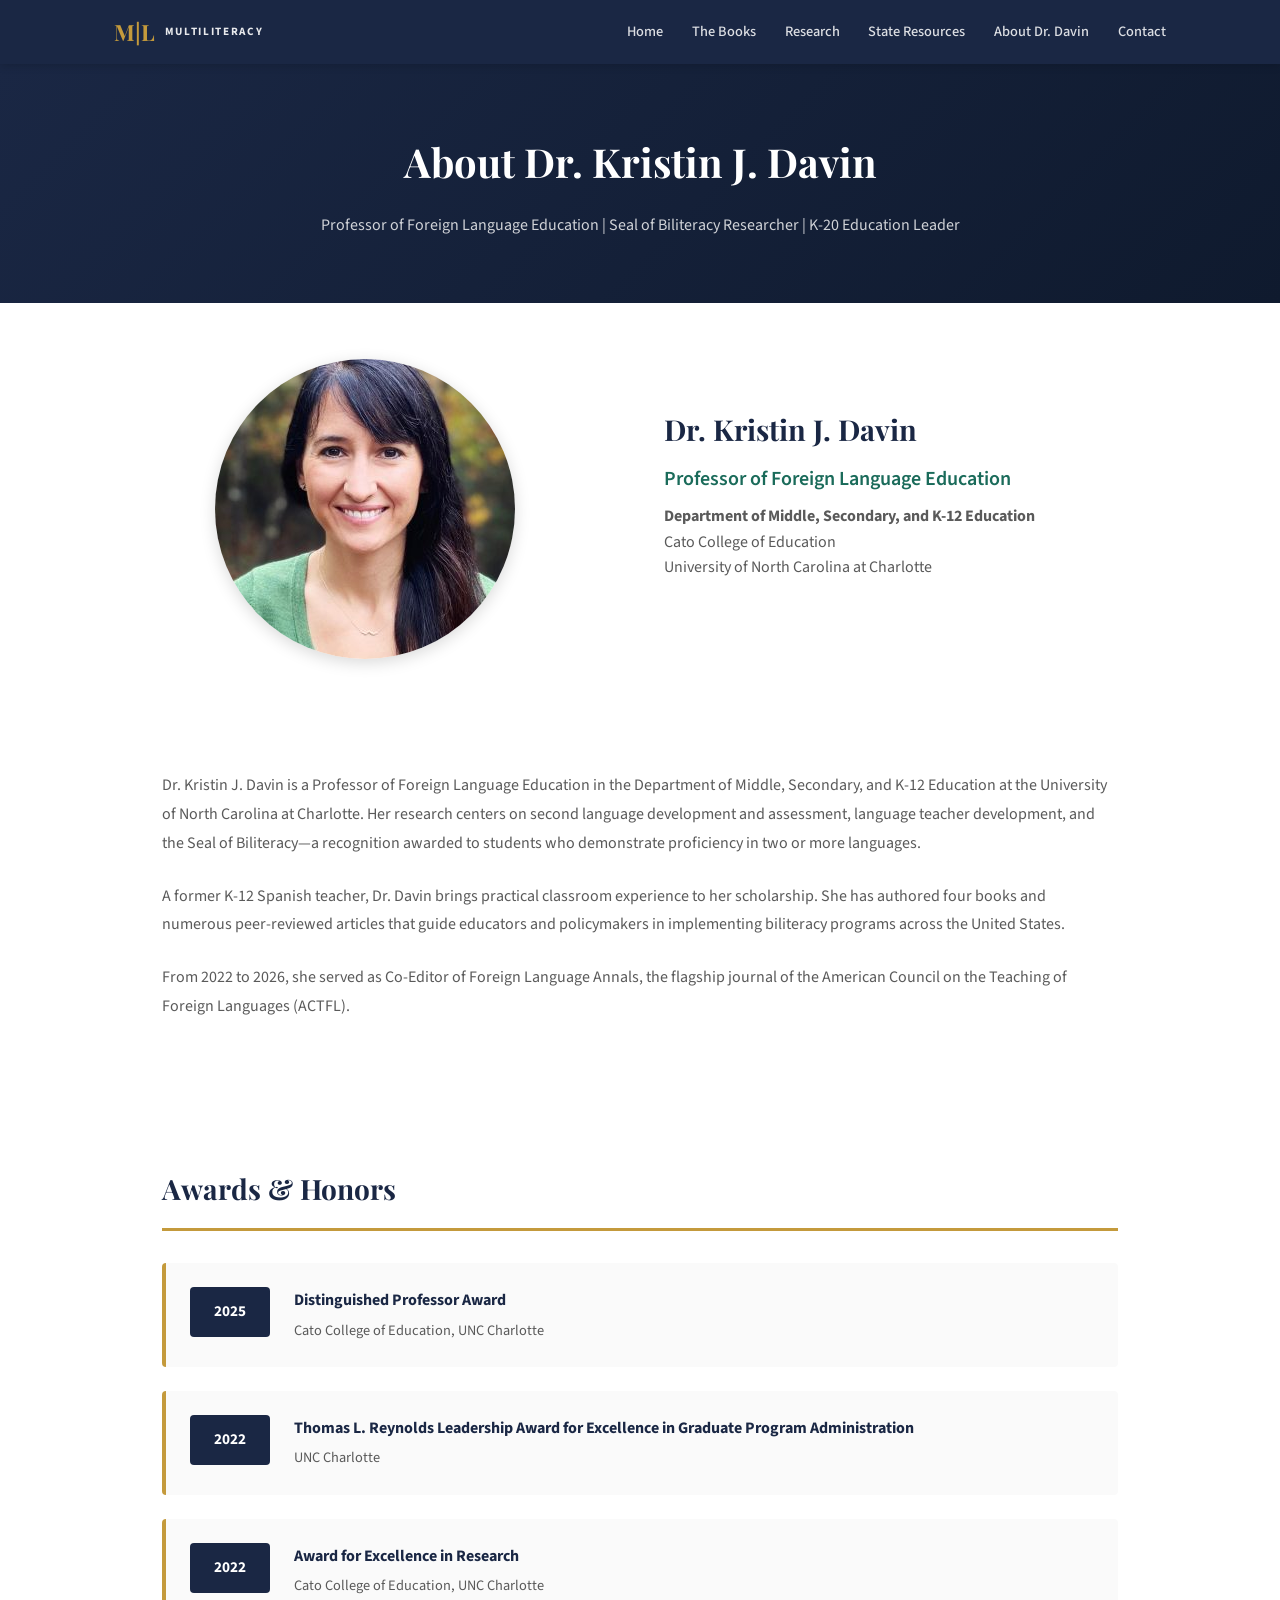
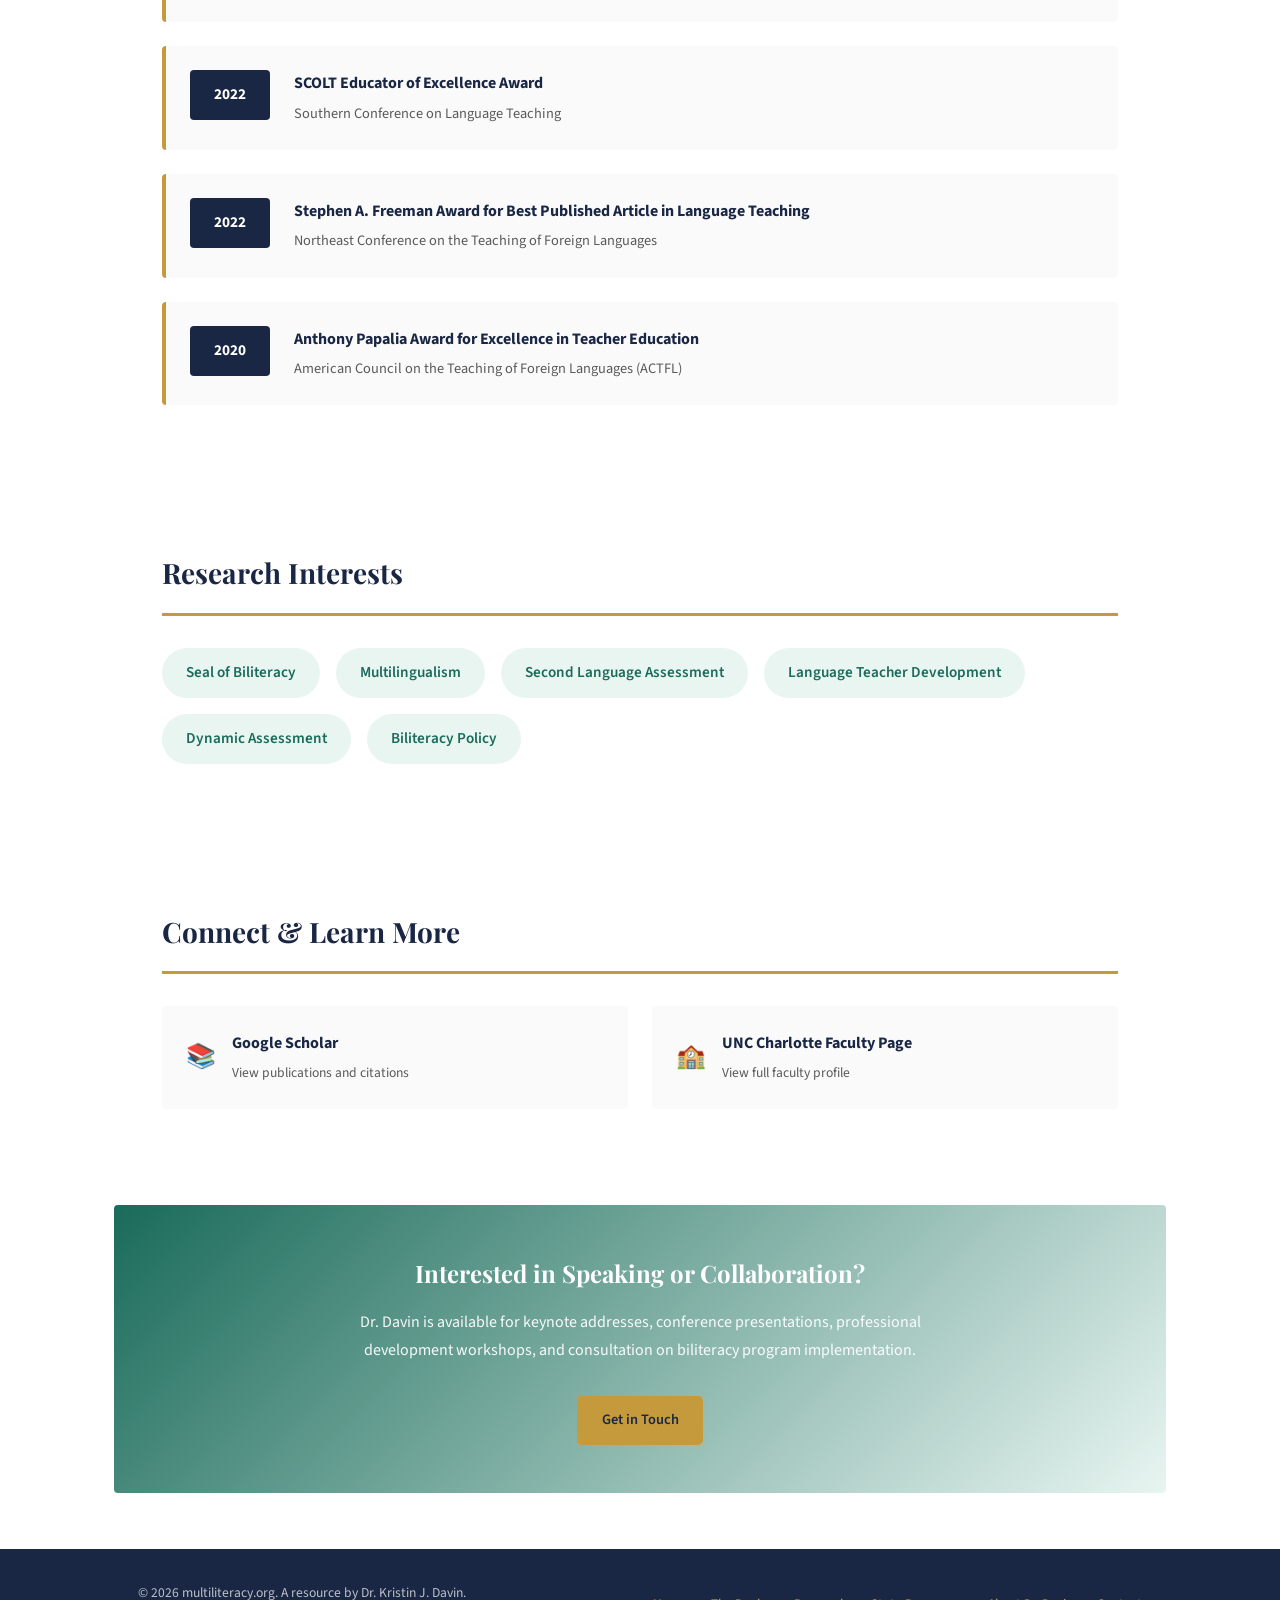
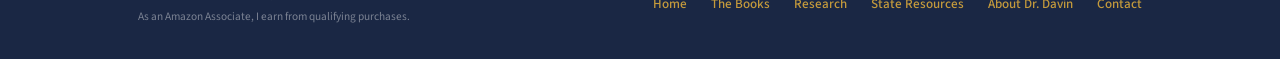
==== commit dc7c49c3: "Add files via upload" ====
--- a/about.html
+++ b/about.html
@@ -15,8 +15,27 @@
     <meta name="twitter:description" content="Learn about Dr. Kristin J. Davin's background and expertise in biliteracy education.">
     <link rel="canonical" href="https://multiliteracy.org/about.html">
 
-    <title>About Dr. Kristin J. Davin | Seal of Biliteracy</title>
+    <title>About Dr. Kristin J. Davin | Multiliteracy</title>
     <link rel="stylesheet" href="style.css">
+    <script type="application/ld+json">
+    {
+      "@context": "https://schema.org",
+      "@type": "Person",
+      "name": "Dr. Kristin J. Davin",
+      "jobTitle": "Professor of Foreign Language Education",
+      "affiliation": {
+        "@type": "Organization",
+        "name": "University of North Carolina at Charlotte",
+        "department": "Department of Middle, Secondary, and K-12 Education"
+      },
+      "url": "https://multiliteracy.org/about.html",
+      "sameAs": [
+        "https://scholar.google.com/citations?user=4P2nSyIAAAAJ&hl=en",
+        "https://mdsk.charlotte.edu/kristin-davin"
+      ],
+      "knowsAbout": ["Seal of Biliteracy", "Multilingualism", "Second Language Assessment", "Language Teacher Development", "Biliteracy Policy"]
+    }
+    </script>
     <link rel="preconnect" href="https://fonts.googleapis.com">
     <link rel="preconnect" href="https://fonts.gstatic.com" crossorigin>
     <link href="https://fonts.googleapis.com/css2?family=Playfair+Display:wght@600;700&family=Source+Sans+3:wght@400;500;600;700&display=swap" rel="stylesheet">
@@ -352,8 +371,8 @@
         <div class="navbar-container">
             <div class="navbar-logo">
                 <a href="index.html">
-                    <span class="logo-mark">S|B</span>
-                    <span class="logo-text">SEAL OF BILITERACY</span>
+                    <span class="logo-mark">M|L</span>
+                    <span class="logo-text">MULTILITERACY</span>
                 </a>
             </div>
             <button class="hamburger" id="hamburger-menu" aria-label="Toggle navigation menu">
@@ -479,7 +498,7 @@
             <div class="academic-profiles-section">
                 <h3>Connect & Learn More</h3>
                 <div class="profile-links">
-                    <a href="#" class="profile-link">
+                    <a href="https://scholar.google.com/citations?user=4P2nSyIAAAAJ&hl=en" class="profile-link" target="_blank" rel="noopener noreferrer">
                         <div class="profile-icon">📚</div>
                         <div class="profile-info">
                             <h4>Google Scholar</h4>
--- a/style.css
+++ b/style.css
@@ -235,7 +235,7 @@
   display: flex;
   flex-direction: column;
   justify-content: flex-end;
-  min-height: 180px;
+  height: 320px;
   color: var(--white);
   overflow: hidden;
 }
@@ -261,7 +261,7 @@
   display: flex;
   flex-direction: column;
   justify-content: flex-end;
-  min-height: 200px;
+  height: 320px;
   color: var(--white);
   overflow: hidden;
 }
@@ -318,9 +318,10 @@
   font-size: 0.88rem;
   color: var(--text-light);
   margin-bottom: 1rem;
-  flex: 1;
-}
-.book-actions { display: flex; gap: 0.5rem; flex-wrap: wrap; }
+}
+.book-info > .btn:last-child,
+.book-card-content > .btn:last-child { margin-top: auto; }
+.book-actions { display: flex; gap: 0.5rem; flex-wrap: wrap; margin-top: auto; }
 
 /* ===== BOOK DETAIL PAGES ===== */
 .back-link {
@@ -544,16 +545,20 @@
 
 /* ===== RESEARCH / ARTICLES PAGE ===== */
 .research-header {
+  background: linear-gradient(135deg, var(--navy) 0%, #2d3d56 100%);
+  color: var(--white);
+  padding: 4rem 2rem;
   text-align: center;
   margin-bottom: 2.5rem;
 }
 .research-header h1 {
   font-family: var(--font-display);
-  font-size: 2.2rem;
-  color: var(--navy);
-  margin-bottom: 0.5rem;
-}
-.research-header p { color: var(--text-light); max-width: 600px; margin: 0 auto; }
+  font-size: 2.5rem;
+  color: var(--white);
+  margin-bottom: 0.75rem;
+  font-weight: 700;
+}
+.research-header p { color: rgba(255,255,255,0.9); max-width: 700px; margin: 0 auto; font-size: 1.1rem; line-height: 1.6; }
 
 .theme-section { margin-bottom: 2.5rem; }
 .theme-title {
@@ -623,12 +628,15 @@
 }
 .expand-toggle.open { transform: rotate(180deg); }
 
-.article-body, .article-content {
+.article-content {
   max-height: 0;
   overflow: hidden;
   transition: max-height 0.4s ease;
 }
-.article-body.open, .article-content.open { max-height: 400px; }
+.article-content.open,
+.article-card.expanded .article-content { max-height: 800px; }
+.article-card.expanded .expand-toggle { transform: rotate(180deg); }
+.article-body { padding: 0 1.25rem 1.25rem; }
 
 .article-citation {
   padding: 0 1.25rem;
